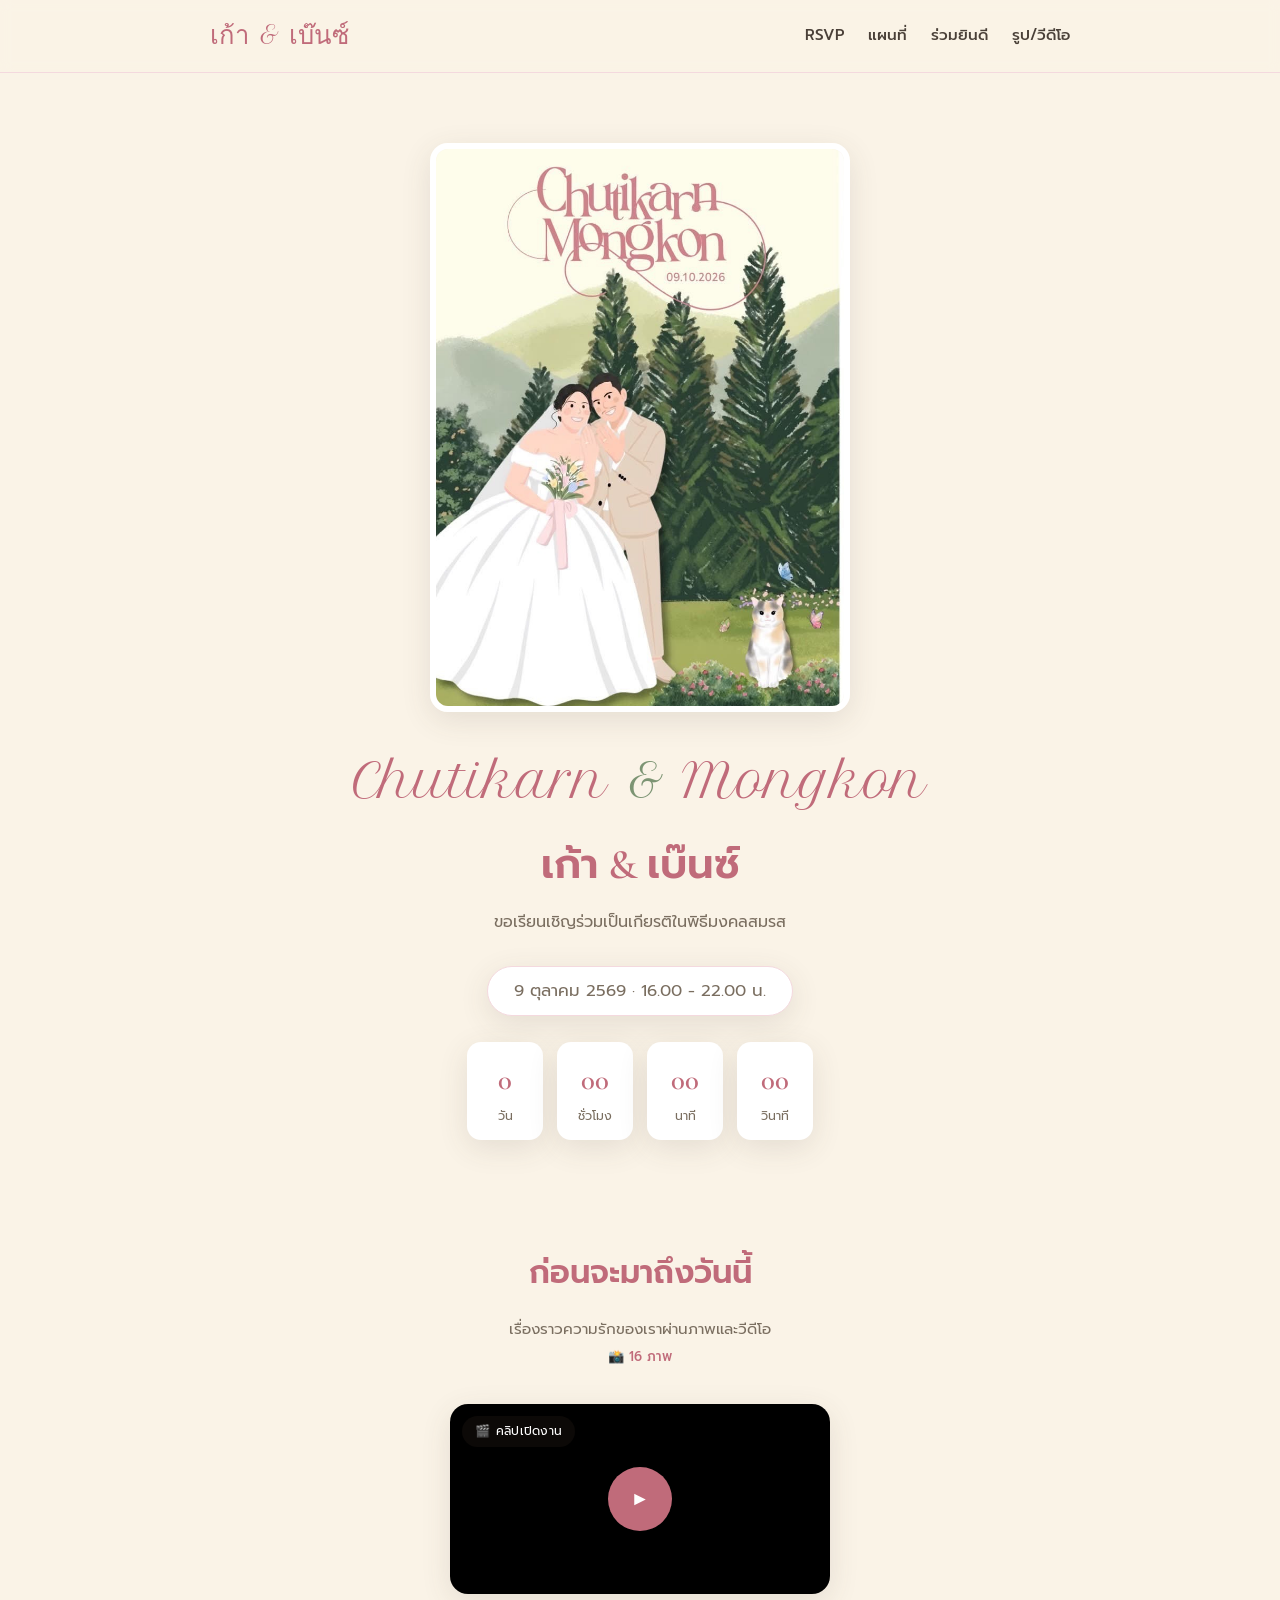
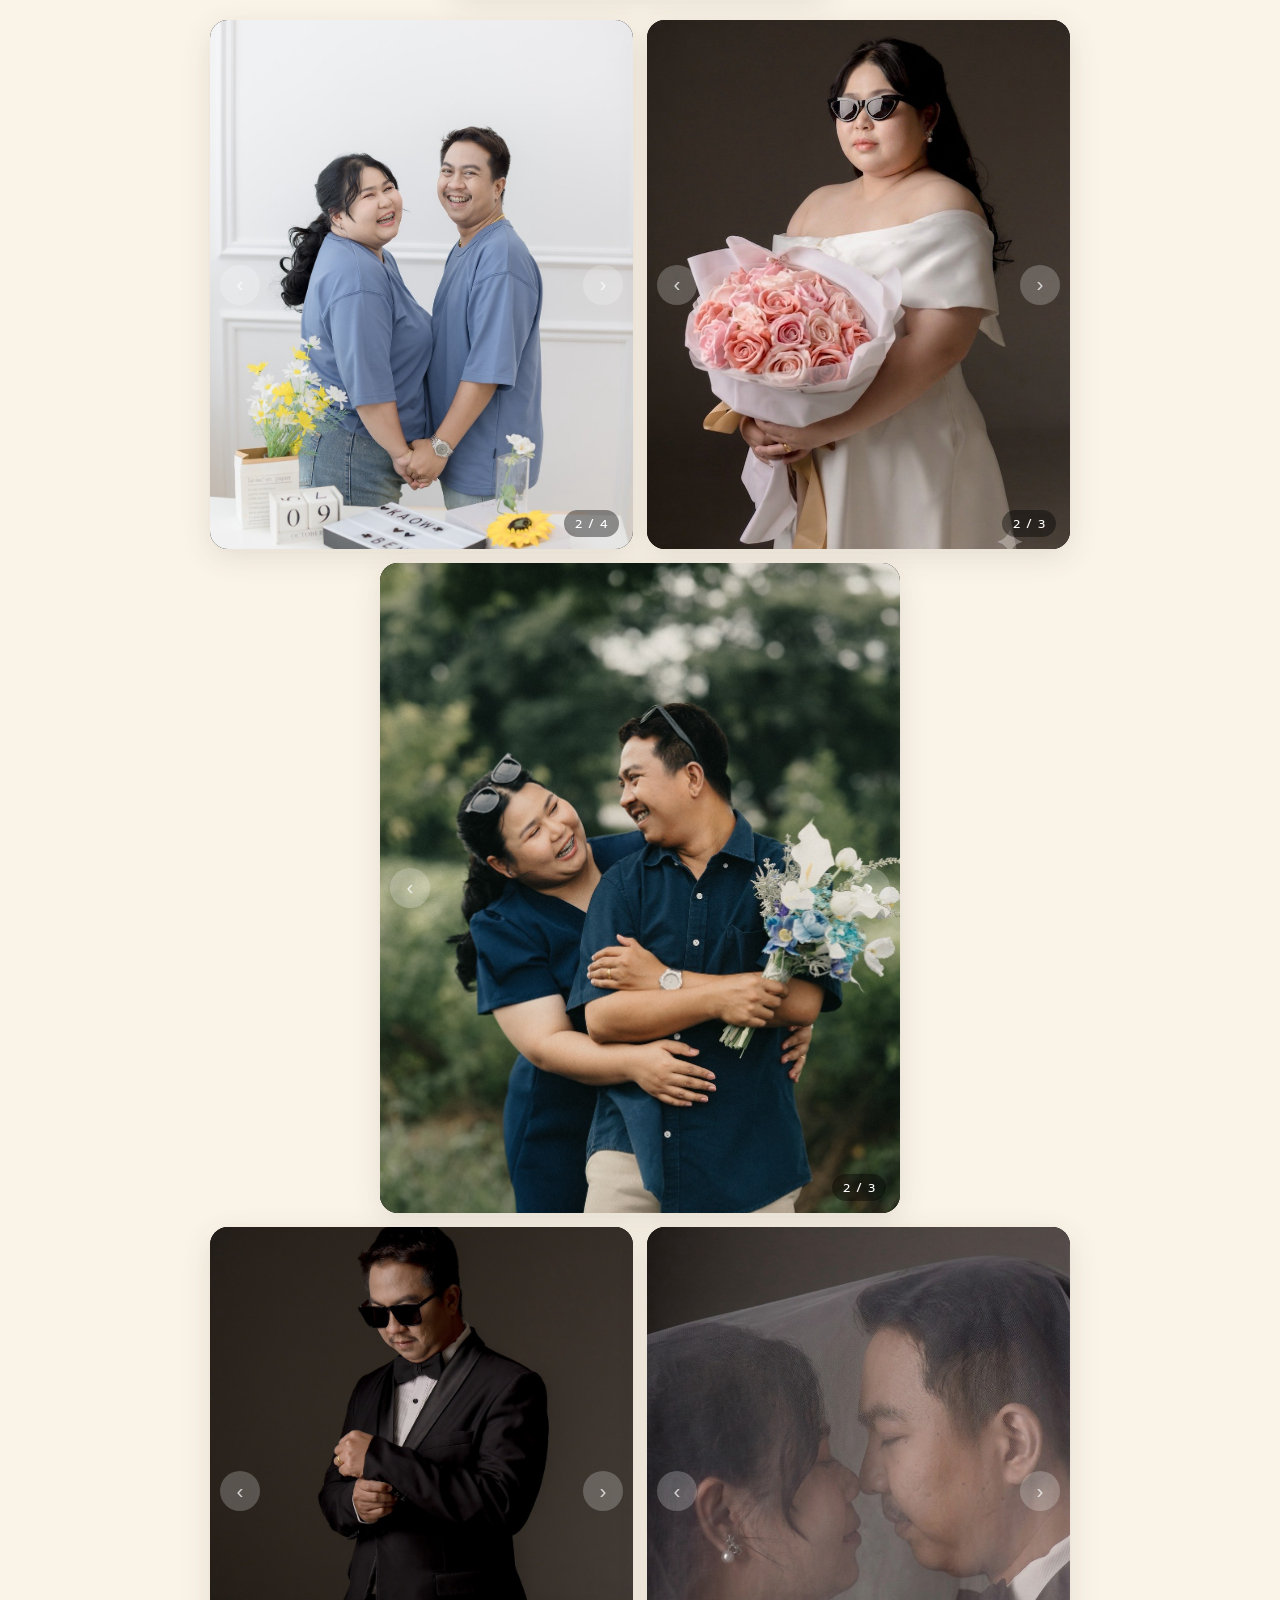
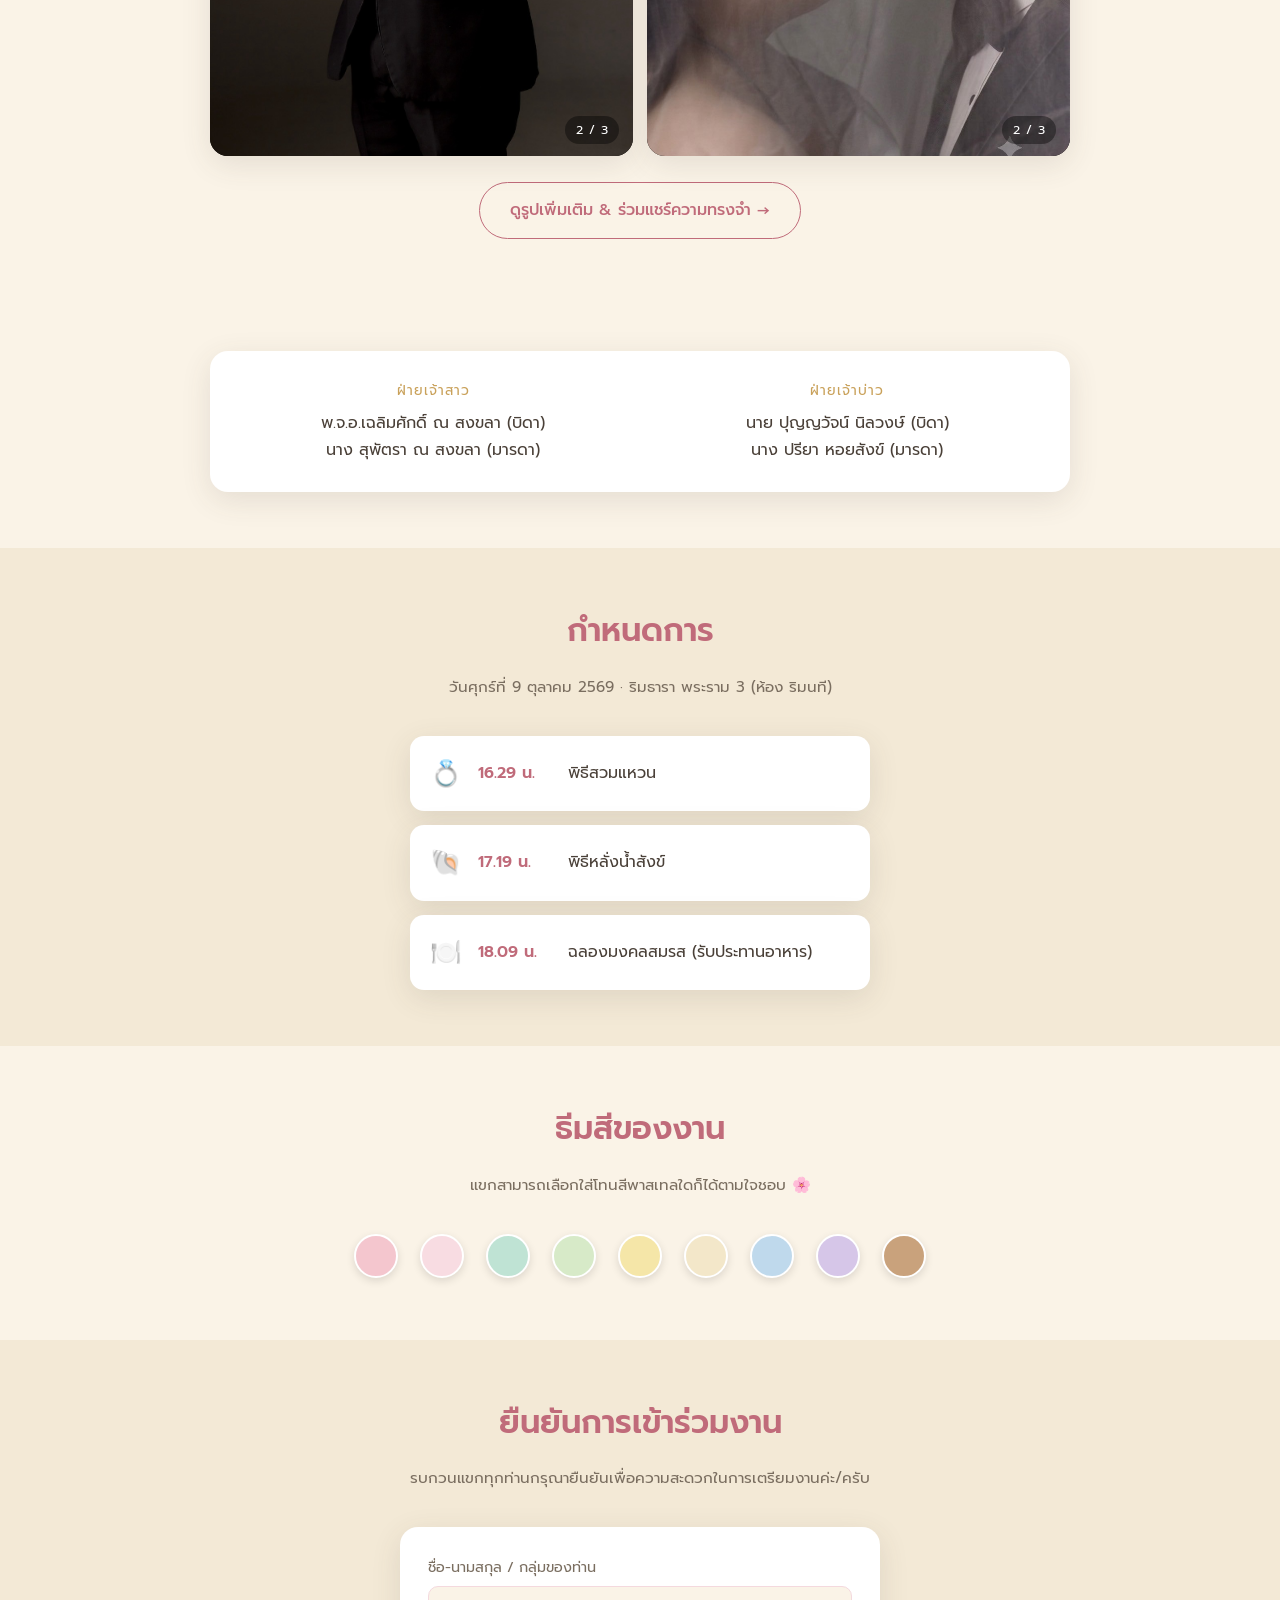
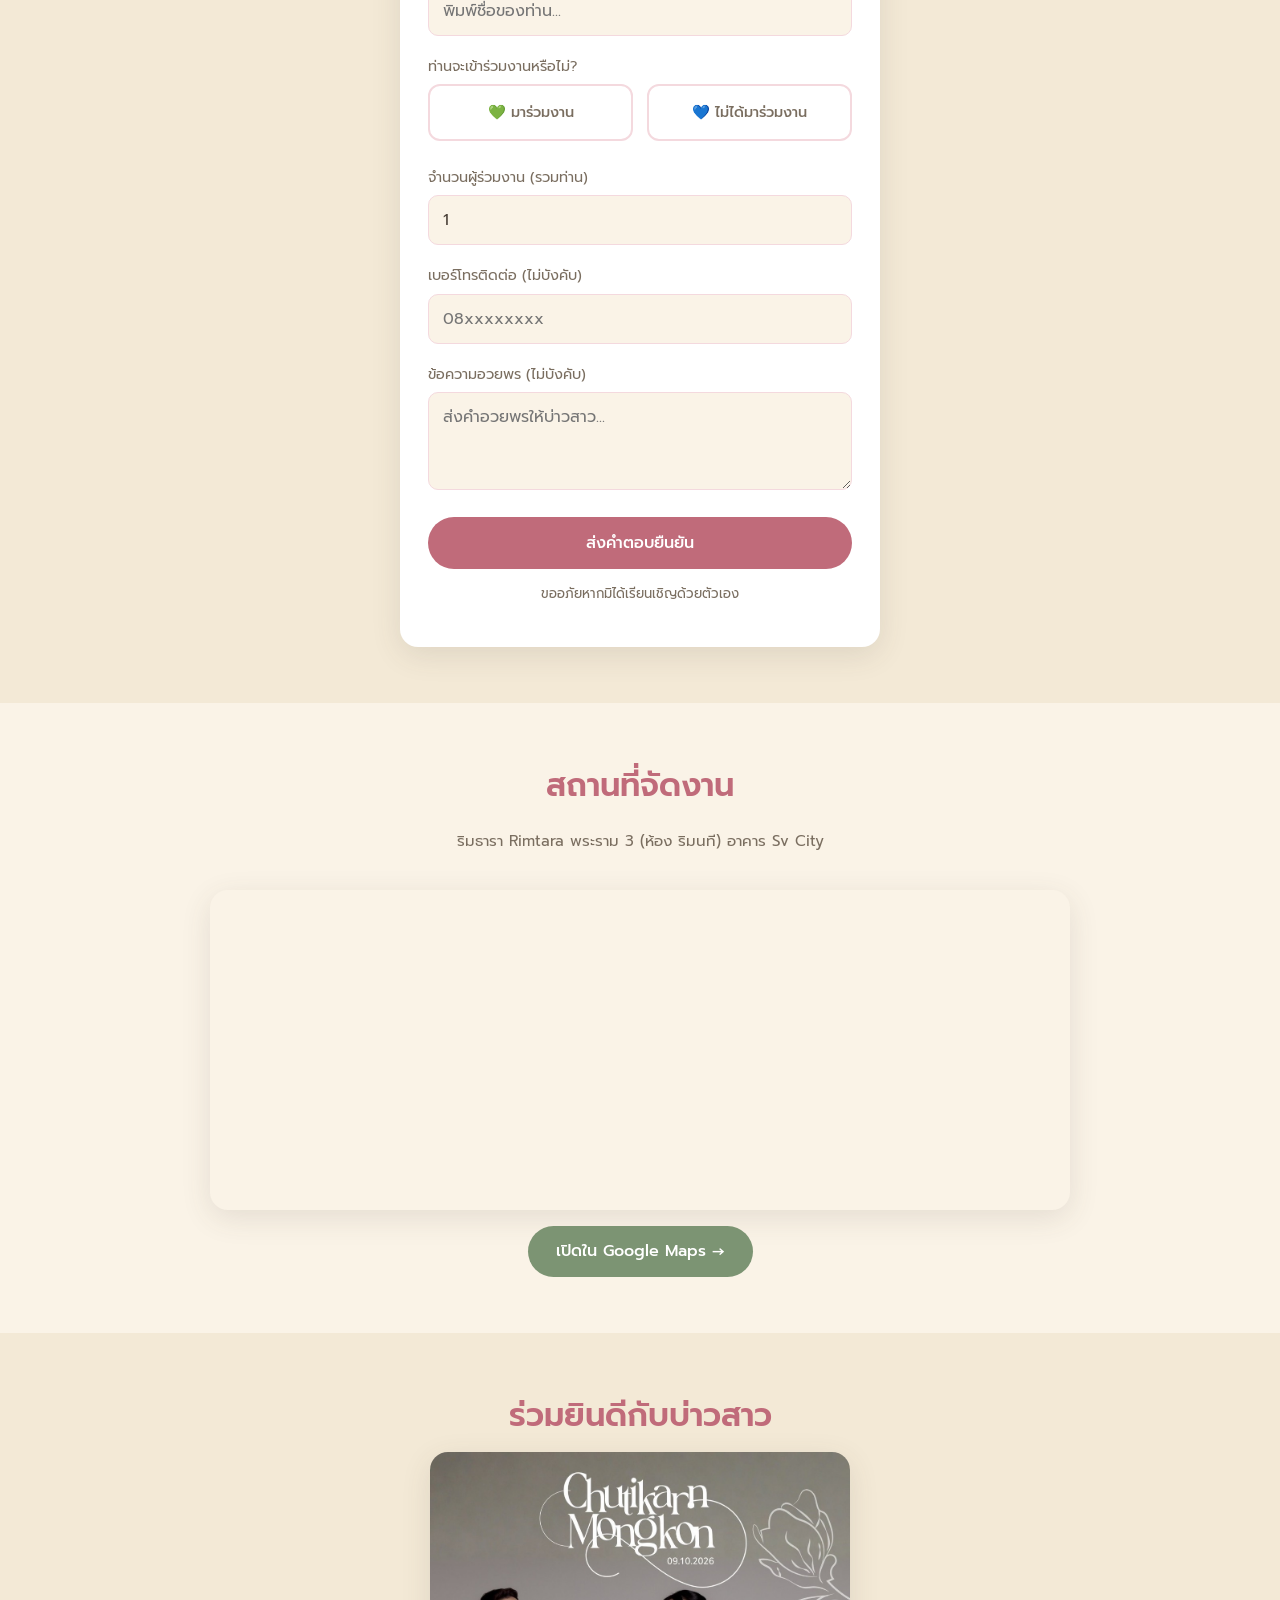
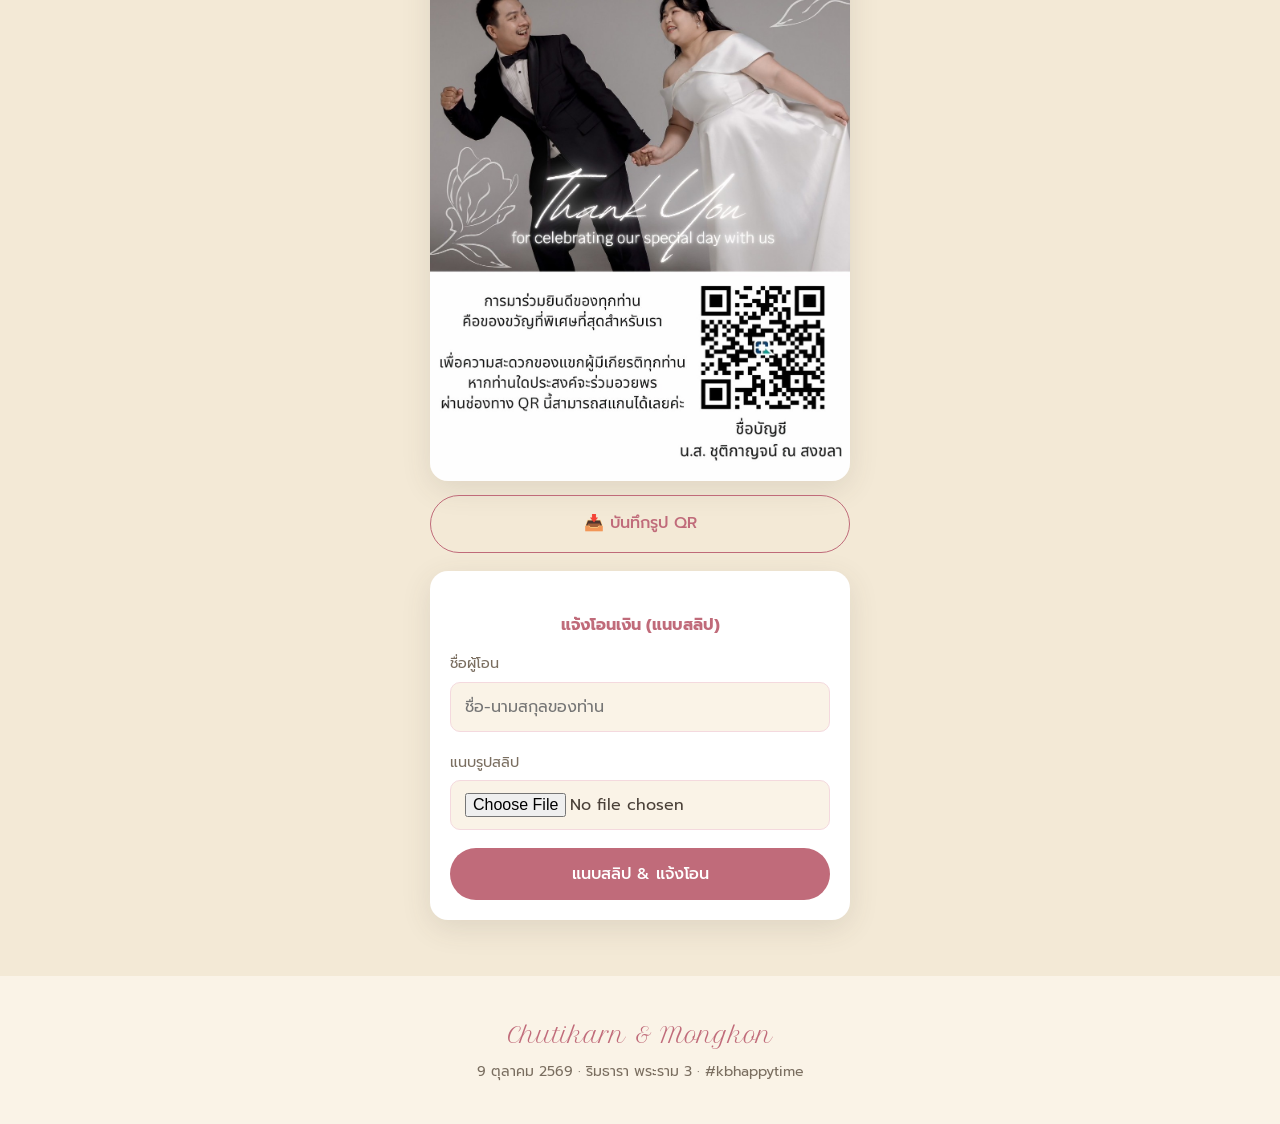
==== index.html @ ac8fd267 "Update index.html" ====
<!DOCTYPE html>
<html lang="th">
<head>
<meta charset="UTF-8">
<meta name="viewport" content="width=device-width, initial-scale=1.0, viewport-fit=cover">
<title>เก้า &amp; เบ๊นซ์ | งานแต่งงาน 9.10.2569</title>
<meta name="description" content="ขอเรียนเชิญร่วมเป็นเกียรติในพิธีมงคลสมรส เก้า & เบ๊นซ์ 9 ตุลาคม 2569 ณ ริมธารา พระราม 3">
<link rel="stylesheet" href="css/style.css">
<script src="js/vendor/qrcode.js"></script>
</head>
<body>

<nav class="site-nav">
  <div class="container">
    <div class="brand">เก้า &amp; เบ๊นซ์</div>
    <div class="links">
      <a href="#rsvp">RSVP</a>
      <a href="#location">แผนที่</a>
      <a href="#gift">ร่วมยินดี</a>
      <a href="gallery.html">รูป/วีดีโอ</a>
    </div>
  </div>
</nav>

<!-- HERO -->
<header class="hero">
  <div class="container">
    <div class="hero-card">
      <img src="assets/invitation-front.jpg" alt="การ์ดแต่งงาน เก้า และ เบ๊นซ์">
    </div>
    <div class="names-en">Chutikarn <span style="color:var(--sage)">&amp;</span> Mongkon</div>
    <h1>เก้า &amp; เบ๊นซ์</h1>
    <p style="color:var(--text-soft); margin-top:8px;">ขอเรียนเชิญร่วมเป็นเกียรติในพิธีมงคลสมรส</p>
    <div class="date-badge" id="date-badge">9 ตุลาคม 2569 · 16.00 - 22.00 น.</div>

    <div class="countdown" id="countdown">
      <div class="box"><div class="num" id="cd-days">--</div><div class="lbl">วัน</div></div>
      <div class="box"><div class="num" id="cd-hours">--</div><div class="lbl">ชั่วโมง</div></div>
      <div class="box"><div class="num" id="cd-mins">--</div><div class="lbl">นาที</div></div>
      <div class="box"><div class="num" id="cd-secs">--</div><div class="lbl">วินาที</div></div>
    </div>
  </div>
</header>

<!-- PRE-WEDDING / OPENING VIDEO -->
<section class="section" id="prewedding-section" style="display:none;">
  <div class="container">
    <h2 class="section-title">ก่อนจะมาถึงวันนี้</h2>
    <p class="section-sub">เรื่องราวความรักของเราผ่านภาพและวีดีโอ<span id="pw-count" class="pw-count-tag"></span></p>
    <div class="pw-video" id="pw-video-wrap" style="display:none;">
      <div class="pw-video-label">🎬 คลิปเปิดงาน</div>
      <button class="pw-play-btn" id="pw-play-btn" aria-label="เล่นวีดีโอ">&#9658;</button>
      <video id="pw-video" playsinline></video>
    </div>

    <!-- rows of large auto-rotating slideshows: 2 / 1  -->
    <div class="pw-slideshow-rows" id="pw-slideshow-rows" style="display:none;"></div>

    <div id="pw-more-wrap" style="display:none; text-align:center; margin-top:26px;">
      <a class="btn outline" href="gallery.html">ดูรูปเพิ่มเติม &amp; ร่วมแชร์ความทรงจำ →</a>
    </div>
  </div>
</section>

<!-- PARENTS -->
<section class="section">
  <div class="container">
    <div class="card">
      <div class="parents-grid">
        <div>
          <div class="side-label">ฝ่ายเจ้าสาว</div>
          <p style="margin:0">พ.จ.อ.เฉลิมศักดิ์ ณ สงขลา (บิดา)<br>นาง สุพัตรา ณ สงขลา (มารดา)</p>
        </div>
        <div>
          <div class="side-label">ฝ่ายเจ้าบ่าว</div>
          <p style="margin:0">นาย ปุญญวัจน์ นิลวงษ์ (บิดา)<br>นาง ปรียา หอยสังข์ (มารดา)</p>
        </div>
      </div>
    </div>
  </div>
</section>

<!-- SCHEDULE -->
<section class="section" style="background:var(--cream-deep)">
  <div class="container">
    <h2 class="section-title">กำหนดการ</h2>
    <p class="section-sub">วันศุกร์ที่ 9 ตุลาคม 2569 · ริมธารา พระราม 3 (ห้อง ริมนที)</p>
    <div class="schedule-list" id="schedule-list"></div>
  </div>
</section>

<!-- THEME / DRESS CODE -->
<section class="section">
  <div class="container">
    <h2 class="section-title">ธีมสีของงาน</h2>
    <p class="section-sub">แขกสามารถเลือกใส่โทนสีพาสเทลใดก็ได้ตามใจชอบ 🌸</p>
    <div class="theme-colors" id="theme-colors"></div>
  </div>
</section>

<!-- RSVP -->
<section class="section" id="rsvp" style="background:var(--cream-deep)">
  <div class="container">
    <h2 class="section-title">ยืนยันการเข้าร่วมงาน</h2>
    <p class="section-sub">รบกวนแขกทุกท่านกรุณายืนยันเพื่อความสะดวกในการเตรียมงานค่ะ/ครับ</p>

    <div class="card" style="max-width:480px; margin:0 auto;">
      <form id="rsvp-form">
        <div class="form-group autocomplete-wrap">
          <label for="rsvp-name">ชื่อ-นามสกุล / กลุ่มของท่าน</label>
          <input type="text" id="rsvp-name" class="form-control" placeholder="พิมพ์ชื่อของท่าน..." autocomplete="off" required>
          <div class="autocomplete-list" id="rsvp-suggestions" style="display:none;"></div>
          <input type="hidden" id="rsvp-guest-id">
          <div class="rsvp-position-tag" id="rsvp-position-tag" style="display:none;"></div>
          <div class="rsvp-description-tag" id="rsvp-description-tag" style="display:none;"></div>
        </div>

        <div class="form-group">
          <label>ท่านจะเข้าร่วมงานหรือไม่?</label>
          <div class="radio-row">
            <label class="radio-pill yes" id="pill-yes">
              <input type="radio" name="attending" value="yes"> 💚 มาร่วมงาน
            </label>
            <label class="radio-pill no" id="pill-no">
              <input type="radio" name="attending" value="no"> 💙 ไม่ได้มาร่วมงาน
            </label>
          </div>
        </div>

        <div class="form-group" id="num-attending-group">
          <label for="rsvp-num">จำนวนผู้ร่วมงาน (รวมท่าน)</label>
          <input type="number" id="rsvp-num" class="form-control" min="1" value="1">
        </div>

        <div class="form-group">
          <label for="rsvp-phone">เบอร์โทรติดต่อ (ไม่บังคับ)</label>
          <input type="tel" id="rsvp-phone" class="form-control" placeholder="08xxxxxxxx">
        </div>

        <div class="form-group">
          <label for="rsvp-message">ข้อความอวยพร (ไม่บังคับ)</label>
          <textarea id="rsvp-message" class="form-control" rows="3" placeholder="ส่งคำอวยพรให้บ่าวสาว..."></textarea>
        </div>

        <button type="submit" class="btn btn-block" id="rsvp-submit-btn">ส่งคำตอบยืนยัน</button>
        <div id="rsvp-alert"></div>
      </form>
      <p style="text-align:center; font-size:0.82rem; color:var(--text-soft); margin-top:14px;">
        ขออภัยหากมิได้เรียนเชิญด้วยตัวเอง
      </p>
    </div>
  </div>
</section>

<!-- LOCATION -->
<section class="section" id="location">
  <div class="container">
    <h2 class="section-title">สถานที่จัดงาน</h2>
    <p class="section-sub">ริมธารา Rimtara พระราม 3 (ห้อง ริมนที) อาคาร Sv City</p>
    <div class="masonry-grid" id="venue-grid" style="display:none; margin-bottom:20px;"></div>
    <div class="map-frame">
      <iframe
        src="https://maps.google.com/maps?q=13.6719926,100.5442374&hl=th&z=16&ie=UTF8&iwloc=&output=embed"
        loading="lazy" allowfullscreen></iframe>
    </div>
    <div style="text-align:center;">
      <a class="map-btn" href="https://maps.app.goo.gl/Sv85fhQEZdon6jDn6" target="_blank" rel="noopener">เปิดใน Google Maps →</a>
    </div>
  </div>
</section>

<!-- GIFT / PROMPTPAY -->
<section class="section" id="gift" style="background:var(--cream-deep)">
  <div class="container">
    <h2 class="section-title">ร่วมยินดีกับบ่าวสาว</h2>
    <div class="gift-card">
      <img src="assets/gift-card.jpg" alt="ขอบคุณที่มาร่วมงาน และ QR สำหรับร่วมอวยพร" class="gift-card-img">
      <a href="assets/gift-card.jpg" download="QR-รวมยินดี-เก้าเบ๊นซ์.jpg" class="btn outline btn-block save-qr-btn">📥 บันทึกรูป QR</a>
    </div>
    <div class="slip-form" id="slip-form-main">
      <h4>แจ้งโอนเงิน (แนบสลิป)</h4>
      <div class="form-group">
        <label for="slip-name-main">ชื่อผู้โอน</label>
        <input type="text" id="slip-name-main" class="form-control" placeholder="ชื่อ-นามสกุลของท่าน">
      </div>
      <div class="form-group">
        <label for="slip-file-main">แนบรูปสลิป</label>
        <input type="file" id="slip-file-main" class="form-control" accept="image/*">
      </div>
      <button class="btn btn-block" id="slip-submit-main">แนบสลิป &amp; แจ้งโอน</button>
      <div id="slip-alert-main"></div>
    </div>
  </div>
</section>

<footer class="site-footer">
  <span class="script-accent">Chutikarn &amp; Mongkon</span>
  9 ตุลาคม 2569 · ริมธารา พระราม 3 · #kbhappytime
</footer>

<div class="lightbox" id="home-lightbox" style="display:none;">
  <span class="lightbox-close" id="home-lightbox-close">&times;</span>
  <button class="lightbox-nav lightbox-prev" id="home-lightbox-prev" aria-label="ก่อนหน้า">&#8249;</button>
  <button class="lightbox-nav lightbox-next" id="home-lightbox-next" aria-label="ถัดไป">&#8250;</button>
  <div class="lightbox-inner" id="home-lightbox-inner"></div>
</div>

<!-- ป๊อปอัพ QR ร่วมยินดี — เด้งขึ้นเฉพาะตอนแขกตอบ RSVP ว่า "ไม่มาร่วมงาน" -->
<div class="gift-popup-overlay" id="gift-popup-overlay" style="display:none;">
  <div class="gift-popup">
    <span class="gift-popup-close" id="gift-popup-close">&times;</span>
    <h3>เสียดายที่พลาดงานนี้ไปนะคะ 🥲</h3>
    <p>ร่วมยินดีกับบ่าวสาวผ่าน QR นี้ได้เลยค่ะ ขอบคุณมากๆ นะคะ 💝</p>
    <img src="assets/gift-card.jpg" alt="QR สำหรับร่วมอวยพร" class="gift-popup-img">
    <a href="assets/gift-card.jpg" download="QR-รวมยินดี-เก้าเบ๊นซ์.jpg" class="btn outline btn-block save-qr-btn">📥 บันทึกรูป QR</a>
    <div class="slip-form" id="slip-form-popup">
      <h4>แจ้งโอนเงิน (แนบสลิป)</h4>
      <div class="form-group">
        <label for="slip-name-popup">ชื่อผู้โอน</label>
        <input type="text" id="slip-name-popup" class="form-control" placeholder="ชื่อ-นามสกุลของท่าน">
      </div>
      <div class="form-group">
        <label for="slip-file-popup">แนบรูปสลิป</label>
        <input type="file" id="slip-file-popup" class="form-control" accept="image/*">
      </div>
      <button class="btn btn-block" id="slip-submit-popup">แนบสลิป &amp; แจ้งโอน</button>
      <div id="slip-alert-popup"></div>
    </div>
    <button class="btn outline btn-block" id="gift-popup-ok-btn" style="margin-top:10px;">ปิดหน้าต่างนี้</button>
  </div>
</div>

<script src="js/config.js"></script>
<script src="js/promptpay.js"></script>
<script src="js/api.js"></script>
<script>
(function () {
  var cfg = window.WEDDING_CONFIG;

  // ---------- Schedule ----------
  var scheduleEl = document.getElementById('schedule-list');
  cfg.schedule.forEach(function (s) {
    var div = document.createElement('div');
    div.className = 'schedule-item';
    div.innerHTML = '<span class="icon">' + s.icon + '</span><span class="time">' + s.time + '</span><span>' + s.label + '</span>';
    scheduleEl.appendChild(div);
  });

  // ---------- Theme colors ----------
  var themeEl = document.getElementById('theme-colors');
  cfg.themeColors.forEach(function (c) {
    var div = document.createElement('div');
    div.className = 'theme-swatch';
    div.innerHTML = '<div class="dot" style="background:' + c.hex + '"></div>' + c.name;
    themeEl.appendChild(div);
  });

  // ---------- Pre-wedding photos / opening video / venue photos ----------
  var homeLightbox = document.getElementById('home-lightbox');
  var homeLightboxInner = document.getElementById('home-lightbox-inner');
  var hlItems = [];
  var hlIndex = -1;

  function escHtmlHome(s) {
    return String(s).replace(/[&<>"]/g, function (c) {
      return { '&': '&amp;', '<': '&lt;', '>': '&gt;', '"': '&quot;' }[c];
    });
  }

  function openHomeLightbox(photos, idx) {
    hlItems = photos;
    hlIndex = idx;
    renderHomeLightbox();
    homeLightbox.style.display = 'flex';
  }
  function renderHomeLightbox() {
    var p = hlItems[hlIndex];
    if (!p) return;
    var meta = p.caption ? '<div class="lightbox-meta">' + escHtmlHome(p.caption) + '</div>' : '';
    var counter = hlItems.length > 1
      ? '<div class="lightbox-counter">' + (hlIndex + 1) + ' / ' + hlItems.length + '</div>'
      : '';
    homeLightboxInner.innerHTML = '<img src="' + p.src + '" style="border-radius:14px; max-height:78vh; max-width:100%; display:block; margin:0 auto;">' + meta + counter;
    homeLightboxInner.classList.remove('lightbox-inner');
    void homeLightboxInner.offsetWidth;
    homeLightboxInner.classList.add('lightbox-inner');
  }
  function closeHomeLightbox() {
    homeLightbox.style.display = 'none';
    homeLightboxInner.innerHTML = '';
    hlItems = []; hlIndex = -1;
  }
  function showHomePrev() {
    if (!hlItems.length) return;
    hlIndex = (hlIndex - 1 + hlItems.length) % hlItems.length;
    renderHomeLightbox();
  }
  function showHomeNext() {
    if (!hlItems.length) return;
    hlIndex = (hlIndex + 1) % hlItems.length;
    renderHomeLightbox();
  }
  document.getElementById('home-lightbox-close').addEventListener('click', closeHomeLightbox);
  document.getElementById('home-lightbox-prev').addEventListener('click', function (e) { e.stopPropagation(); showHomePrev(); });
  document.getElementById('home-lightbox-next').addEventListener('click', function (e) { e.stopPropagation(); showHomeNext(); });
  homeLightbox.addEventListener('click', function (e) {
    if (e.target.id === 'home-lightbox') closeHomeLightbox();
  });
  document.addEventListener('keydown', function (e) {
    if (homeLightbox.style.display !== 'flex') return;
    if (e.key === 'Escape') closeHomeLightbox();
    else if (e.key === 'ArrowLeft') showHomePrev();
    else if (e.key === 'ArrowRight') showHomeNext();
  });

  // scroll-triggered reveal (falls back to "always visible" if unsupported)
  var pwObserver = ('IntersectionObserver' in window) ? new IntersectionObserver(function (entries) {
    entries.forEach(function (entry) {
      if (entry.isIntersecting) {
        entry.target.classList.add('pw-in-view');
        pwObserver.unobserve(entry.target);
      }
    });
  }, { threshold: 0.12, rootMargin: '0px 0px -40px 0px' }) : null;

  function renderPhotoGrid(grid, photos) {
    grid.innerHTML = '';
    photos.forEach(function (p, idx) {
      var div = document.createElement('div');
      div.className = 'masonry-item pw-scroll-item';
      var cap = p.caption ? '<div class="item-overlay"><div class="item-caption">' + escHtmlHome(p.caption) + '</div></div>' : '';
      div.innerHTML = '<img src="' + p.src + '" loading="lazy" alt="' + escHtmlHome(p.caption || '') + '">' + cap;
      div.addEventListener('click', function () { openHomeLightbox(photos, idx); });
      grid.appendChild(div);
      if (pwObserver) { pwObserver.observe(div); } else { div.classList.add('pw-in-view'); }
    });
  }

  // ---------- one large auto-rotating slideshow widget (reused for every box) ----------
  function createSlideshowWidget(photos, box) {
    if (!photos.length) return;
    box.innerHTML =
      '<div class="pw-hero-stage"></div>' +
      '<button class="pw-hero-nav pw-hero-prev" aria-label="ก่อนหน้า">&#8249;</button>' +
      '<button class="pw-hero-nav pw-hero-next" aria-label="ถัดไป">&#8250;</button>' +
      '<div class="pw-hero-counter"></div>';
    var stage = box.querySelector('.pw-hero-stage');
    var counterEl = box.querySelector('.pw-hero-counter');
    var idx = 0;

    photos.forEach(function (p, i) {
      var img = document.createElement('img');
      img.src = p.src;
      img.loading = 'lazy';
      img.alt = p.caption || '';
      if (i === 0) img.classList.add('active');
      stage.appendChild(img);
    });
    stage.addEventListener('click', function () { openHomeLightbox(photos, idx); });

    function render() {
      Array.prototype.forEach.call(stage.querySelectorAll('img'), function (im, k) { im.classList.toggle('active', k === idx); });
      counterEl.textContent = (idx + 1) + ' / ' + photos.length;
    }
    function goPrev() { idx = (idx - 1 + photos.length) % photos.length; render(); }
    function goNext() { idx = (idx + 1) % photos.length; render(); }
    box.querySelector('.pw-hero-prev').addEventListener('click', function (e) { e.stopPropagation(); goPrev(); });
    box.querySelector('.pw-hero-next').addEventListener('click', function (e) { e.stopPropagation(); goNext(); });

    var timer = null;
    function startAuto() { timer = setInterval(goNext, 4000); }
    function stopAuto() { clearInterval(timer); }
    if (photos.length > 1) {
      startAuto();
      box.addEventListener('mouseenter', stopAuto);
      box.addEventListener('mouseleave', startAuto);
    }
    render();
  }

  // split arr into n groups as evenly as possible
  function splitEven(arr, n) {
    var groups = [];
    var base = Math.floor(arr.length / n);
    var rem = arr.length % n;
    var start = 0;
    for (var i = 0; i < n; i++) {
      var size = base + (i < rem ? 1 : 0);
      groups.push(arr.slice(start, start + size));
      start += size;
    }
    return groups;
  }

  // ---------- rows of slideshows: 2 boxes / 1 box / 2 boxes ----------
  function buildSlideshowRows(photos) {
    var wrap = document.getElementById('pw-slideshow-rows');
    wrap.innerHTML = '';
    if (!photos.length) return;

    if (photos.length < 5) {
      // ไม่พอสำหรับแบ่ง 5 ชุด ใช้สไลด์โชว์เดี่ยวแทนเพื่อไม่ให้บางช่องว่างเปล่า
      var single = document.createElement('div');
      single.className = 'pw-hero-slideshow pw-ss-single';
      wrap.appendChild(single);
      createSlideshowWidget(photos, single);
      wrap.style.display = 'block';
      return;
    }

    var groups = splitEven(photos, 5);
    var rowsLayout = [2, 1, 2]; // จำนวนสไลด์โชว์ต่อแถว ตามที่ขอ
    var gi = 0;
    rowsLayout.forEach(function (colCount) {
      var row = document.createElement('div');
      row.className = 'pw-ss-row pw-ss-row-' + colCount;
      for (var c = 0; c < colCount; c++) {
        var box = document.createElement('div');
        box.className = 'pw-hero-slideshow';
        row.appendChild(box);
        createSlideshowWidget(groups[gi], box);
        gi++;
      }
      wrap.appendChild(row);
    });
    wrap.style.display = 'block';
  }

  // ---------- video: custom play button overlay ----------
  var pwPlayBtn = document.getElementById('pw-play-btn');
  if (pwPlayBtn) {
    pwPlayBtn.addEventListener('click', function () {
      var vid = document.getElementById('pw-video');
      vid.setAttribute('controls', '');
      vid.play();
      pwPlayBtn.style.display = 'none';
    });
  }

  if (cfg.gallery) {
    var pwPhotos = cfg.gallery.prewedding || [];
    var venuePhotos = cfg.gallery.venue || [];
    var videoSrc = cfg.gallery.video || '';

    if (videoSrc || pwPhotos.length > 0) {
      document.getElementById('prewedding-section').style.display = 'block';
    }
    if (videoSrc) {
      document.getElementById('pw-video').src = videoSrc;
      document.getElementById('pw-video-wrap').style.display = 'block';
    }
    if (pwPhotos.length > 0) {
      document.getElementById('pw-count').textContent = '📸 ' + pwPhotos.length + ' ภาพ';
      document.getElementById('pw-more-wrap').style.display = 'block';
      buildSlideshowRows(pwPhotos);
    }

    if (venuePhotos.length > 0) {
      var venueGrid = document.getElementById('venue-grid');
      venueGrid.style.display = 'block';
      renderPhotoGrid(venueGrid, venuePhotos);
    }
  }

  // ---------- Countdown ----------
  var target = new Date(cfg.weddingDateISO).getTime();
  function tick() {
    var now = Date.now();
    var diff = target - now;
    if (diff < 0) diff = 0;
    var d = Math.floor(diff / (1000 * 60 * 60 * 24));
    var h = Math.floor((diff / (1000 * 60 * 60)) % 24);
    var m = Math.floor((diff / (1000 * 60)) % 60);
    var s = Math.floor((diff / 1000) % 60);
    document.getElementById('cd-days').textContent = d;
    document.getElementById('cd-hours').textContent = ('0' + h).slice(-2);
    document.getElementById('cd-mins').textContent = ('0' + m).slice(-2);
    document.getElementById('cd-secs').textContent = ('0' + s).slice(-2);
  }
  tick();
  setInterval(tick, 1000);

  // ---------- RSVP form ----------
  var pillYes = document.getElementById('pill-yes');
  var pillNo = document.getElementById('pill-no');
  var numGroup = document.getElementById('num-attending-group');
  var guestIdInput = document.getElementById('rsvp-guest-id');
  var nameInput = document.getElementById('rsvp-name');
  var suggestBox = document.getElementById('rsvp-suggestions');
  var positionTag = document.getElementById('rsvp-position-tag');
  var descriptionTag = document.getElementById('rsvp-description-tag');

  // ---------- ป๊อปอัพ QR ร่วมยินดี (เด้งเฉพาะตอนตอบ "ไม่มาร่วมงาน") ----------
  var giftPopupOverlay = document.getElementById('gift-popup-overlay');
  function openGiftPopup() { giftPopupOverlay.style.display = 'flex'; }
  function closeGiftPopup() { giftPopupOverlay.style.display = 'none'; }
  document.getElementById('gift-popup-close').addEventListener('click', closeGiftPopup);
  document.getElementById('gift-popup-ok-btn').addEventListener('click', closeGiftPopup);
  giftPopupOverlay.addEventListener('click', function (e) {
    if (e.target === giftPopupOverlay) closeGiftPopup();
  });

  // ---------- แจ้งโอนเงิน: แนบรูปสลิป + ชื่อผู้โอน (ใช้ร่วมกันทั้งส่วน "ร่วมยินดี" หลัก และในป๊อปอัพ) ----------
  function wireSlipForm(suffix) {
    var nameEl = document.getElementById('slip-name-' + suffix);
    var fileEl = document.getElementById('slip-file-' + suffix);
    var btnEl = document.getElementById('slip-submit-' + suffix);
    var alertEl = document.getElementById('slip-alert-' + suffix);
    if (!nameEl || !fileEl || !btnEl || !alertEl) return;

    btnEl.addEventListener('click', function () {
      alertEl.innerHTML = '';
      var file = fileEl.files && fileEl.files[0];
      if (!file) {
        alertEl.innerHTML = '<div class="alert error">กรุณาแนบรูปสลิปก่อนนะคะ</div>';
        return;
      }
      if (!window.WeddingAPI.isConfigured()) {
        alertEl.innerHTML = '<div class="alert error">ระบบยังไม่ได้เชื่อมต่อ API (สำหรับผู้ดูแล: ใส่ API_URL ใน js/config.js)</div>';
        return;
      }
      btnEl.disabled = true;
      btnEl.textContent = 'กำลังส่ง...';
      var reader = new FileReader();
      reader.onload = function () {
        var base64 = reader.result.split(',')[1];
        window.WeddingAPI.post('submitGiftSlip', {
          name: nameEl.value.trim(),
          filename: file.name,
          mimeType: file.type,
          base64Data: base64
        }).then(function (res) {
          btnEl.disabled = false;
          btnEl.textContent = 'แนบสลิป & แจ้งโอน';
          if (res && res.success) {
            alertEl.innerHTML = '<div class="alert success">ได้รับสลิปแล้วค่ะ ขอบคุณมากๆ นะคะ 🙏💝</div>';
            nameEl.value = '';
            fileEl.value = '';
          } else {
            alertEl.innerHTML = '<div class="alert error">ส่งไม่สำเร็จ: ' + ((res && res.error) || 'unknown') + '</div>';
          }
        }).catch(function () {
          btnEl.disabled = false;
          btnEl.textContent = 'แนบสลิป & แจ้งโอน';
          alertEl.innerHTML = '<div class="alert error">เชื่อมต่อไม่สำเร็จ กรุณาลองใหม่อีกครั้งค่ะ</div>';
        });
      };
      reader.readAsDataURL(file);
    });
  }
  wireSlipForm('main');
  wireSlipForm('popup');

  pillYes.addEventListener('click', function () {
    pillYes.classList.add('selected', 'yes');
    pillNo.classList.remove('selected', 'no');
    pillYes.querySelector('input').checked = true;
    numGroup.style.display = 'block';
  });
  pillNo.addEventListener('click', function () {
    pillNo.classList.add('selected', 'no');
    pillYes.classList.remove('selected', 'yes');
    pillNo.querySelector('input').checked = true;
    numGroup.style.display = 'none';
  });

  var searchTimer;
  nameInput.addEventListener('input', function () {
    guestIdInput.value = '';
    positionTag.style.display = 'none';
    positionTag.textContent = '';
    descriptionTag.style.display = 'none';
    descriptionTag.textContent = '';
    var q = nameInput.value.trim();
    clearTimeout(searchTimer);
    if (q.length < 2 || !window.WeddingAPI.isConfigured()) {
      suggestBox.style.display = 'none';
      return;
    }
    searchTimer = setTimeout(function () {
      window.WeddingAPI.get('searchGuests', { q: q }).then(function (res) {
        var results = (res && res.results) || [];
        if (results.length === 0) { suggestBox.style.display = 'none'; return; }
        suggestBox.innerHTML = '';
        results.forEach(function (g) {
          var d = document.createElement('div');
          d.textContent = (g.firstName + ' ' + (g.lastName || '')).trim() + (g.description ? ' · ' + g.description : '');
          d.addEventListener('click', function () {
            nameInput.value = (g.firstName + ' ' + (g.lastName || '')).trim();
            guestIdInput.value = g.id;
            suggestBox.style.display = 'none';
            if (g.position) {
              positionTag.textContent = '📍 ที่นั่งของท่าน: ' + g.position;
              positionTag.style.display = 'block';
            } else {
              positionTag.style.display = 'none';
              positionTag.textContent = '';
            }
            if (g.description) {
              descriptionTag.textContent = '📝 Description: ' + g.description;
              descriptionTag.style.display = 'block';
            } else {
              descriptionTag.style.display = 'none';
              descriptionTag.textContent = '';
            }
          });
          suggestBox.appendChild(d);
        });
        suggestBox.style.display = 'block';
      }).catch(function () { suggestBox.style.display = 'none'; });
    }, 250);
  });
  document.addEventListener('click', function (e) {
    if (!suggestBox.contains(e.target) && e.target !== nameInput) suggestBox.style.display = 'none';
  });

  document.getElementById('rsvp-form').addEventListener('submit', function (e) {
    e.preventDefault();
    var alertEl = document.getElementById('rsvp-alert');
    var attendingEl = document.querySelector('input[name="attending"]:checked');
    if (!attendingEl) {
      alertEl.innerHTML = '<div class="alert error">กรุณาเลือกว่าจะมาร่วมงานหรือไม่ค่ะ</div>';
      return;
    }
    if (!window.WeddingAPI.isConfigured()) {
      alertEl.innerHTML = '<div class="alert error">ระบบยังไม่ได้เชื่อมต่อ API (สำหรับผู้ดูแล: ใส่ API_URL ใน js/config.js)</div>';
      return;
    }
    var nameParts = nameInput.value.trim().split(/\s+/);
    var btn = document.getElementById('rsvp-submit-btn');
    btn.disabled = true;
    btn.textContent = 'กำลังส่ง...';

    window.WeddingAPI.post('submitRSVP', {
      guestId: guestIdInput.value,
      firstName: nameParts[0] || '',
      lastName: nameParts.slice(1).join(' ') || '',
      attending: attendingEl.value,
      numAttending: document.getElementById('rsvp-num').value,
      phone: document.getElementById('rsvp-phone').value,
      message: document.getElementById('rsvp-message').value
    }).then(function (res) {
      btn.disabled = false;
      btn.textContent = 'ส่งคำตอบยืนยัน';
      if (res && res.success) {
        alertEl.innerHTML = '<div class="alert success">ขอบคุณค่ะ! บันทึกคำตอบของท่านเรียบร้อยแล้ว 🌸</div>';
        var wasNotAttending = attendingEl.value === 'no';
        document.getElementById('rsvp-form').reset();
        pillYes.classList.remove('selected', 'yes');
        pillNo.classList.remove('selected', 'no');
        positionTag.style.display = 'none';
        positionTag.textContent = '';
        descriptionTag.style.display = 'none';
        descriptionTag.textContent = '';
        if (wasNotAttending) { openGiftPopup(); }
      } else {
        alertEl.innerHTML = '<div class="alert error">เกิดข้อผิดพลาด กรุณาลองใหม่อีกครั้งค่ะ</div>';
      }
    }).catch(function () {
      btn.disabled = false;
      btn.textContent = 'ส่งคำตอบยืนยัน';
      alertEl.innerHTML = '<div class="alert error">เชื่อมต่อไม่สำเร็จ กรุณาลองใหม่อีกครั้งค่ะ</div>';
    });
  });
})();
</script>
</body>
</html>
---- css/style.css ----
@import url('https://fonts.googleapis.com/css2?family=Cormorant+Garamond:ital,wght@0,400;0,600;1,400&family=Petit+Formal+Script&family=Prompt:wght@300;400;500;600;700&display=swap');

:root {
  --cream: #FAF3E7;
  --cream-deep: #F3E9D6;
  --pink: #D98A95;
  --pink-deep: #C06B7A;
  --pink-light: #F4D9DE;
  --sage: #7C9473;
  --sage-light: #DCE8D5;
  --gold: #C9A15A;
  --text-dark: #4A4038;
  --text-soft: #7A6E60;
  --white: #FFFFFF;
  --shadow: 0 8px 30px rgba(74, 64, 56, 0.12);
  --radius: 18px;
}

* { box-sizing: border-box; }

body {
  margin: 0;
  font-family: 'Prompt', sans-serif;
  color: var(--text-dark);
  background: var(--cream);
  line-height: 1.7;
  padding-bottom: env(safe-area-inset-bottom);
}

h1, h2, h3, .script {
  font-family: 'Cormorant Garamond', 'Prompt', serif;
  font-weight: 600;
  margin: 0;
}

.script-accent {
  font-family: 'Petit Formal Script', cursive;
  color: var(--pink-deep);
}

a { color: var(--pink-deep); text-decoration: none; }

img, video, iframe { max-width: 100%; display: block; }

.container {
  max-width: 900px;
  margin: 0 auto;
  padding: 0 20px;
}

/* ---------- Nav ---------- */
.site-nav {
  position: sticky;
  top: 0;
  z-index: 50;
  background: rgba(250, 243, 231, 0.92);
  backdrop-filter: blur(6px);
  border-bottom: 1px solid var(--pink-light);
}
.site-nav .container {
  display: flex;
  align-items: center;
  justify-content: space-between;
  padding: 14px 20px;
}
.site-nav .brand {
  font-family: 'Petit Formal Script', cursive;
  font-size: 1.6rem;
  color: var(--pink-deep);
}
.site-nav .links a {
  margin-left: 18px;
  font-size: 0.95rem;
  color: var(--text-dark);
  font-weight: 500;
}
.site-nav .links a.active,
.site-nav .links a:hover { color: var(--pink-deep); }

/* ---------- Hero ---------- */
.hero {
  position: relative;
  text-align: center;
  padding: 70px 20px 50px;
  overflow: hidden;
}
.hero-card {
  max-width: 420px;
  margin: 0 auto 28px;
  border-radius: var(--radius);
  overflow: hidden;
  box-shadow: var(--shadow);
  border: 6px solid var(--white);
}
.hero h1 {
  font-size: 2.6rem;
  color: var(--pink-deep);
}
.hero .names-en {
  font-family: 'Petit Formal Script', cursive;
  font-size: 3rem;
  color: var(--pink-deep);
  margin: 8px 0;
}
.hero .date-badge {
  display: inline-block;
  margin-top: 14px;
  padding: 10px 26px;
  background: var(--white);
  border: 1px solid var(--pink-light);
  border-radius: 999px;
  font-size: 1.05rem;
  color: var(--text-soft);
  box-shadow: var(--shadow);
}
.countdown {
  display: flex;
  justify-content: center;
  gap: 14px;
  margin-top: 26px;
  flex-wrap: wrap;
}
.countdown .box {
  background: var(--white);
  border-radius: 14px;
  padding: 14px 18px;
  min-width: 76px;
  box-shadow: var(--shadow);
}
.countdown .box .num {
  font-size: 1.8rem;
  font-weight: 600;
  color: var(--pink-deep);
  font-family: 'Cormorant Garamond', serif;
}
.countdown .box .lbl {
  font-size: 0.78rem;
  color: var(--text-soft);
}

/* ---------- Section ---------- */
.section {
  padding: 56px 0;
}
.section-title {
  text-align: center;
  font-size: 2rem;
  color: var(--pink-deep);
  margin-bottom: 8px;
}
.section-sub {
  text-align: center;
  color: var(--text-soft);
  margin-bottom: 36px;
  font-size: 0.95rem;
}
.divider {
  width: 60px;
  height: 2px;
  background: var(--gold);
  margin: 16px auto 0;
  opacity: 0.6;
}

/* ---------- Card ---------- */
.card {
  background: var(--white);
  border-radius: var(--radius);
  box-shadow: var(--shadow);
  padding: 28px;
}

/* ---------- Parents ---------- */
.parents-grid {
  display: grid;
  grid-template-columns: 1fr 1fr;
  gap: 24px;
  text-align: center;
}
.parents-grid .side-label {
  color: var(--gold);
  font-size: 0.85rem;
  letter-spacing: 1px;
  margin-bottom: 8px;
}
@media (max-width: 560px) {
  .parents-grid { grid-template-columns: 1fr; gap: 20px; }
}

/* ---------- Schedule ---------- */
.schedule-list {
  display: flex;
  flex-direction: column;
  gap: 14px;
  max-width: 460px;
  margin: 0 auto;
}
.schedule-item {
  display: flex;
  align-items: center;
  gap: 16px;
  background: var(--white);
  border-radius: 14px;
  padding: 16px 20px;
  box-shadow: var(--shadow);
}
.schedule-item .icon { font-size: 1.6rem; }
.schedule-item .time {
  font-weight: 600;
  color: var(--pink-deep);
  min-width: 74px;
}

/* ---------- Theme colors ---------- */
.theme-colors {
  display: flex;
  justify-content: center;
  gap: 10px;
  flex-wrap: wrap;
}
.theme-swatch {
  width: 56px;
  text-align: center;
  font-size: 0.72rem;
  color: var(--text-soft);
}
.theme-swatch .dot {
  width: 44px;
  height: 44px;
  border-radius: 50%;
  margin: 0 auto 6px;
  box-shadow: 0 3px 8px rgba(0,0,0,0.12);
  border: 2px solid var(--white);
}

/* ---------- Map ---------- */
.map-frame {
  border-radius: var(--radius);
  overflow: hidden;
  box-shadow: var(--shadow);
  height: 320px;
}
.map-frame iframe { width: 100%; height: 100%; border: 0; }
.map-btn {
  display: inline-block;
  margin-top: 16px;
  padding: 12px 28px;
  background: var(--sage);
  color: var(--white);
  border-radius: 999px;
  font-weight: 500;
}

/* ---------- Form ---------- */
.form-group { margin-bottom: 18px; }
.form-group label {
  display: block;
  margin-bottom: 6px;
  font-size: 0.9rem;
  color: var(--text-soft);
}
.form-control {
  width: 100%;
  padding: 12px 14px;
  border: 1px solid var(--pink-light);
  border-radius: 10px;
  font-family: 'Prompt', sans-serif;
  font-size: 1rem;
  background: var(--cream);
  color: var(--text-dark);
}
.form-control:focus {
  outline: none;
  border-color: var(--pink-deep);
  background: var(--white);
}
.radio-row {
  display: flex;
  gap: 14px;
}
.radio-pill {
  flex: 1;
  text-align: center;
  padding: 14px;
  border-radius: 12px;
  border: 2px solid var(--pink-light);
  cursor: pointer;
  font-weight: 500;
  transition: all 0.15s;
}
.radio-pill.selected.yes { background: var(--sage-light); border-color: var(--sage); color: #3f5638; }
.radio-pill.selected.no { background: #F5DADA; border-color: #C77B7B; color: #7A3535; }
.radio-pill input { display: none; }

.btn {
  display: inline-block;
  border: none;
  cursor: pointer;
  padding: 14px 30px;
  border-radius: 999px;
  background: var(--pink-deep);
  color: var(--white);
  font-family: 'Prompt', sans-serif;
  font-weight: 500;
  font-size: 1rem;
  transition: opacity 0.15s;
}
.btn:hover { opacity: 0.88; }
.btn.secondary { background: var(--sage); }
.btn.outline {
  background: transparent;
  color: var(--pink-deep);
  border: 1.5px solid var(--pink-deep);
}
.btn.danger { background: #C0574F; }
.btn.small { padding: 8px 16px; font-size: 0.85rem; }
.btn:disabled { opacity: 0.5; cursor: not-allowed; }
.btn-block { width: 100%; text-align: center; }

.autocomplete-wrap { position: relative; }
.autocomplete-list {
  position: absolute;
  top: 100%; left: 0; right: 0;
  background: var(--white);
  border-radius: 10px;
  box-shadow: var(--shadow);
  margin-top: 4px;
  max-height: 220px;
  overflow-y: auto;
  z-index: 20;
}
.autocomplete-list div {
  padding: 10px 14px;
  cursor: pointer;
  font-size: 0.92rem;
  border-bottom: 1px solid var(--cream-deep);
}
.autocomplete-list div:hover { background: var(--pink-light); }

.rsvp-position-tag {
  margin-top: 8px;
  padding: 8px 14px;
  border-radius: 999px;
  background: var(--sage-light);
  color: #3f5638;
  font-size: 0.86rem;
  font-weight: 500;
  display: inline-block;
}

.rsvp-description-tag {
  margin-top: 8px;
  margin-left: 6px;
  padding: 8px 14px;
  border-radius: 999px;
  background: var(--pink-light);
  color: var(--pink-deep);
  font-size: 0.86rem;
  font-weight: 500;
  display: inline-block;
}

.alert {
  padding: 14px 18px;
  border-radius: 12px;
  margin-top: 16px;
  font-size: 0.92rem;
}
.alert.success { background: var(--sage-light); color: #3f5638; }
.alert.error { background: #F6DADA; color: #7A3535; }
.alert.info { background: var(--pink-light); color: var(--pink-deep); }

/* ---------- QR / PromptPay ---------- */
.gift-card {
  text-align: center;
  max-width: 420px;
  margin: 0 auto;
}
.gift-card-img {
  width: 100%;
  display: block;
  border-radius: var(--radius);
  box-shadow: var(--shadow);
}
.save-qr-btn {
  display: block;
  margin: 14px auto 0;
  max-width: 420px;
}

.slip-form {
  max-width: 420px;
  margin: 18px auto 0;
  background: var(--white);
  border-radius: var(--radius);
  box-shadow: var(--shadow);
  padding: 20px;
  text-align: left;
}
.slip-form h4 { margin-bottom: 12px; text-align: center; color: var(--pink-deep); }

/* ---------- Gallery ---------- */
.gallery-grid {
  display: grid;
  grid-template-columns: repeat(auto-fill, minmax(180px, 1fr));
  gap: 14px;
}
.gallery-item {
  position: relative;
  border-radius: 14px;
  overflow: hidden;
  box-shadow: var(--shadow);
  aspect-ratio: 1 / 1;
  background: var(--white);
  cursor: pointer;
}
.gallery-item img, .gallery-item .video-thumb {
  width: 100%; height: 100%; object-fit: cover;
}
.gallery-item .video-badge {
  position: absolute; top: 8px; right: 8px;
  background: rgba(0,0,0,0.55); color: white;
  border-radius: 50%; width: 30px; height: 30px;
  display: flex; align-items: center; justify-content: center;
  font-size: 0.9rem;
}

.slip-item {
  border-radius: 14px;
  overflow: hidden;
  box-shadow: var(--shadow);
  background: var(--white);
}
.slip-item img {
  width: 100%; aspect-ratio: 1 / 1; object-fit: cover; display: block; cursor: pointer;
}
.slip-item .slip-item-info {
  padding: 10px 12px;
  display: flex; align-items: center; justify-content: space-between; gap: 8px;
}
.slip-item .slip-item-name { font-size: 0.86rem; font-weight: 500; overflow: hidden; text-overflow: ellipsis; white-space: nowrap; }
.slip-item .slip-item-date { font-size: 0.74rem; color: var(--text-soft); white-space: nowrap; }
.upload-box {
  background: var(--white);
  border: 2px dashed var(--pink-light);
  border-radius: var(--radius);
  padding: 24px;
  text-align: center;
  margin-bottom: 30px;
}

.lightbox {
  position: fixed; inset: 0;
  background: rgba(20, 16, 12, 0.9);
  display: flex; align-items: center; justify-content: center;
  z-index: 200; padding: 20px;
}
.lightbox-inner { max-width: 800px; width: 100%; animation: lbFadeIn 0.25s ease; }
@keyframes lbFadeIn { from { opacity: 0; transform: scale(0.97); } to { opacity: 1; transform: scale(1); } }
.lightbox-close {
  position: absolute; top: 20px; right: 26px;
  color: white; font-size: 2rem; cursor: pointer;
  width: 40px; height: 40px; display: flex; align-items: center; justify-content: center;
  border-radius: 50%; transition: background 0.2s ease;
}
.lightbox-close:hover { background: rgba(255,255,255,0.12); }
.lightbox-nav {
  position: absolute; top: 50%; transform: translateY(-50%);
  background: rgba(255,255,255,0.14); color: white; border: none;
  width: 46px; height: 46px; border-radius: 50%; font-size: 1.5rem; cursor: pointer;
  display: flex; align-items: center; justify-content: center; line-height: 1;
  transition: background 0.2s ease, transform 0.15s ease;
}
.lightbox-nav:hover { background: rgba(255,255,255,0.32); transform: translateY(-50%) scale(1.06); }
.lightbox-prev { left: 14px; }
.lightbox-next { right: 14px; }
.lightbox-counter { color: rgba(255,255,255,0.7); text-align: center; font-size: 0.8rem; margin-top: 12px; letter-spacing: 0.5px; }
.lightbox-meta { color: white; text-align: center; margin-top: 8px; font-size: 0.92rem; }

/* ---------- ป๊อปอัพ QR ร่วมยินดี (เด้งตอนตอบ RSVP ว่าไม่มาร่วมงาน) ---------- */
.gift-popup-overlay {
  position: fixed; inset: 0;
  background: rgba(20, 16, 12, 0.6);
  display: flex; align-items: flex-start; justify-content: center;
  overflow-y: auto;
  z-index: 210; padding: 20px;
  padding-bottom: calc(20px + env(safe-area-inset-bottom));
}
.gift-popup {
  position: relative;
  background: var(--white);
  border-radius: var(--radius);
  box-shadow: var(--shadow);
  max-width: 380px; width: 100%;
  margin: auto;
  padding: 28px 24px 24px;
  text-align: center;
  animation: lbFadeIn 0.25s ease;
}
.gift-popup h3 { margin-bottom: 8px; color: var(--pink-deep); }
.gift-popup p { color: var(--text-soft); font-size: 0.92rem; margin-bottom: 16px; }
.gift-popup-img {
  width: 100%; display: block; border-radius: 12px;
  box-shadow: var(--shadow); margin-bottom: 18px;
}
.gift-popup .save-qr-btn { margin-top: 0; }
.gift-popup-close {
  position: absolute; top: 10px; right: 14px;
  font-size: 1.6rem; line-height: 1; cursor: pointer;
  color: var(--text-soft); width: 32px; height: 32px;
  display: flex; align-items: center; justify-content: center;
  border-radius: 50%; transition: background 0.2s ease;
}
.gift-popup-close:hover { background: var(--cream-deep); }

/* ---------- Gallery page: filters, masonry, skeleton, upload ---------- */
.gallery-filters {
  display: flex; gap: 10px; justify-content: center; margin-bottom: 24px; flex-wrap: wrap;
}
.filter-pill {
  padding: 8px 22px; border-radius: 999px; border: 1.5px solid var(--pink-light);
  background: var(--white); color: var(--text-soft); font-size: 0.88rem; font-weight: 500;
  cursor: pointer; transition: all 0.2s ease;
}
.filter-pill:hover { border-color: var(--pink-deep); color: var(--pink-deep); }
.filter-pill.active { background: var(--pink-deep); border-color: var(--pink-deep); color: white; }

.masonry-grid { column-count: 2; column-gap: 14px; }
@media (min-width: 640px) { .masonry-grid { column-count: 3; } }
@media (min-width: 960px) { .masonry-grid { column-count: 4; } }

.masonry-item {
  break-inside: avoid; margin-bottom: 14px; position: relative;
  border-radius: 14px; overflow: hidden; box-shadow: var(--shadow);
  cursor: pointer; background: var(--white);
  opacity: 0; transform: translateY(18px);
  animation: fadeInUp 0.55s ease forwards;
}
@keyframes fadeInUp { to { opacity: 1; transform: translateY(0); } }
.masonry-item img { width: 100%; display: block; transition: transform 0.4s ease; }
.masonry-item:hover img { transform: scale(1.06); }
.masonry-item .item-overlay {
  position: absolute; inset: 0;
  background: linear-gradient(to top, rgba(20,16,12,0.7), transparent 58%);
  opacity: 0; transition: opacity 0.25s ease;
  display: flex; align-items: flex-end; padding: 12px;
}
.masonry-item:hover .item-overlay { opacity: 1; }
.masonry-item .item-caption { color: white; font-size: 0.78rem; line-height: 1.4; }
.masonry-item .video-badge {
  position: absolute; top: 10px; right: 10px;
  width: 36px; height: 36px; border-radius: 50%;
  background: rgba(0,0,0,0.55); color: white;
  display: flex; align-items: center; justify-content: center; font-size: 1rem;
}
.masonry-item .video-badge::after {
  content: ''; position: absolute; inset: -6px; border-radius: 50%;
  border: 2px solid rgba(255,255,255,0.55); animation: pulseRing 2s ease-out infinite;
}
@keyframes pulseRing {
  0% { transform: scale(0.85); opacity: 0.9; }
  100% { transform: scale(1.5); opacity: 0; }
}

.skeleton-grid { column-count: 2; column-gap: 14px; }
@media (min-width: 640px) { .skeleton-grid { column-count: 3; } }
@media (min-width: 960px) { .skeleton-grid { column-count: 4; } }
.skeleton-item {
  break-inside: avoid; margin-bottom: 14px; border-radius: 14px;
  background: linear-gradient(90deg, #EFE7DC 25%, #F7F1E8 37%, #EFE7DC 63%);
  background-size: 400% 100%; animation: shimmer 1.4s ease infinite;
}
@keyframes shimmer { 0% { background-position: 100% 0; } 100% { background-position: -100% 0; } }

.gallery-empty { grid-column: 1/-1; text-align: center; padding: 40px 20px; color: var(--text-soft); }
.gallery-empty .emoji { font-size: 2.4rem; display: block; margin-bottom: 10px; }

.upload-box { transition: background 0.2s ease, border-color 0.2s ease; }
.upload-box.dragover { background: var(--pink-light); border-color: var(--pink-deep); }
.upload-preview-thumb {
  max-width: 160px; max-height: 160px; border-radius: 10px; margin: 0 auto 10px;
  display: block; box-shadow: var(--shadow); object-fit: cover;
}
.upload-progress-bar {
  height: 6px; border-radius: 999px; background: var(--pink-light);
  overflow: hidden; margin-top: 12px; max-width: 320px; margin-left: auto; margin-right: auto;
}
.upload-progress-fill {
  height: 100%; background: var(--pink-deep); width: 0%;
  transition: width 0.3s ease; border-radius: 999px;
}
.gallery-refresh-row { display: flex; justify-content: flex-end; margin-bottom: 12px; }

/* ---------- Pre-wedding video ---------- */
.pw-video {
  position: relative;
  max-width: 380px;
  margin: 0 auto 26px;
  border-radius: var(--radius);
  overflow: hidden;
  box-shadow: var(--shadow);
  background: #000;
  transition: box-shadow 0.25s ease, transform 0.25s ease;
}
.pw-video:hover { box-shadow: 0 16px 42px rgba(0,0,0,0.28); transform: translateY(-2px); }
.pw-video video { width: 100%; display: block; max-height: 76vh; }
.pw-video-label {
  position: absolute; top: 12px; left: 12px; z-index: 2;
  background: rgba(20,16,12,0.6); color: #fff; font-size: 0.76rem;
  padding: 5px 13px; border-radius: 999px; letter-spacing: 0.3px;
  pointer-events: none;
}
.pw-count-tag {
  display: block; margin-top: 4px; font-size: 0.82rem;
  color: var(--pink-deep); font-weight: 500;
}

/* ---------- Pre-wedding: video play button overlay ---------- */
.pw-play-btn {
  position: absolute; top: 50%; left: 50%; transform: translate(-50%, -50%);
  width: 64px; height: 64px; border-radius: 50%; border: none;
  background: var(--pink-deep); color: #fff; font-size: 1.2rem;
  display: flex; align-items: center; justify-content: center;
  cursor: pointer; z-index: 3; box-shadow: 0 8px 22px rgba(0,0,0,0.32);
  transition: transform 0.2s ease, box-shadow 0.2s ease;
}
.pw-play-btn:hover { transform: translate(-50%, -50%) scale(1.08); box-shadow: 0 10px 26px rgba(0,0,0,0.4); }

/* ---------- Pre-wedding: rows of large auto-rotating slideshows (2 / 1 / 2) ---------- */
.pw-slideshow-rows { margin-top: 24px; }
.pw-ss-row {
  display: flex; gap: 14px; margin-bottom: 14px; align-items: flex-start;
}
.pw-ss-row:last-child { margin-bottom: 0; }
@media (max-width: 640px) {
  .pw-ss-row { flex-direction: column; }
  /* flex:1 1 0 breaks in column mode (auto-height parent never gives it room to grow,
     so it collapses to 0×0) — force an explicit width instead so aspect-ratio has
     something definite to compute height from. */
  .pw-ss-row .pw-hero-slideshow { flex: 0 0 auto; width: 100%; }
}

.pw-hero-slideshow {
  position: relative; flex: 1 1 0; min-width: 0; max-width: 460px; margin: 0 auto;
  border-radius: var(--radius); overflow: hidden; box-shadow: var(--shadow);
  background: #000; aspect-ratio: 4 / 5; cursor: pointer;
}
.pw-ss-row-1 .pw-hero-slideshow { max-width: 520px; }
.pw-hero-stage { position: relative; width: 100%; height: 100%; }
.pw-hero-stage img {
  position: absolute; inset: 0; width: 100%; height: 100%; object-fit: cover;
  opacity: 0; transition: opacity 1.1s ease;
}
.pw-hero-stage img.active { opacity: 1; }
.pw-hero-nav {
  position: absolute; top: 50%; transform: translateY(-50%);
  background: rgba(255,255,255,0.28); color: #fff; border: none;
  width: 40px; height: 40px; border-radius: 50%; font-size: 1.3rem; cursor: pointer;
  display: flex; align-items: center; justify-content: center; line-height: 1;
  z-index: 2; opacity: 0.8; transition: opacity 0.2s ease, background 0.2s ease;
}
.pw-hero-nav:hover { opacity: 1; background: rgba(255,255,255,0.42); }
.pw-hero-prev { left: 10px; }
.pw-hero-next { right: 10px; }
.pw-hero-counter {
  position: absolute; right: 14px; bottom: 12px; z-index: 2;
  color: #fff; font-size: 0.78rem; background: rgba(0,0,0,0.4);
  padding: 3px 11px; border-radius: 999px; letter-spacing: 0.4px;
}

/* ---------- Pre-wedding: scroll-triggered reveal (overrides load-time animation) ---------- */
.masonry-item.pw-scroll-item { animation: none; }
.masonry-item.pw-scroll-item.pw-in-view { animation: fadeInUp 0.6s ease forwards; }

/* ---------- Footer ---------- */
.site-footer {
  text-align: center;
  padding: 40px 20px calc(40px + env(safe-area-inset-bottom));
  color: var(--text-soft);
  font-size: 0.88rem;
}
.site-footer .script-accent { font-size: 1.4rem; display: block; margin-bottom: 6px; }

/* ---------- Admin ---------- */
.admin-shell { min-height: 100vh; }
.admin-login-box {
  max-width: 380px;
  margin: 90px auto;
}
.admin-header {
  background: var(--white);
  border-bottom: 1px solid var(--pink-light);
  padding: 14px 0;
  position: sticky; top: 0; z-index: 30;
}
.admin-header .container { display: flex; justify-content: space-between; align-items: center; }
.tabs {
  display: flex;
  gap: 6px;
  margin: 24px 0;
  flex-wrap: wrap;
}
.tab-btn {
  padding: 10px 20px;
  border-radius: 999px;
  background: var(--white);
  border: 1px solid var(--pink-light);
  cursor: pointer;
  font-family: 'Prompt', sans-serif;
  font-size: 0.9rem;
}
.tab-btn.active { background: var(--pink-deep); color: white; border-color: var(--pink-deep); }
.tab-panel { display: none; }
.tab-panel.active { display: block; }

.stat-grid {
  display: grid;
  grid-template-columns: repeat(auto-fit, minmax(150px, 1fr));
  gap: 14px;
  margin-bottom: 28px;
}
.stat-card {
  background: var(--white);
  border-radius: 14px;
  box-shadow: var(--shadow);
  padding: 18px;
  text-align: center;
}
.stat-card .num { font-size: 1.9rem; font-weight: 600; color: var(--pink-deep); font-family: 'Cormorant Garamond', serif; }
.stat-card .lbl { font-size: 0.82rem; color: var(--text-soft); }

table.data-table {
  width: 100%;
  border-collapse: collapse;
  background: var(--white);
  border-radius: 14px;
  overflow: hidden;
  box-shadow: var(--shadow);
  font-size: 0.9rem;
}
table.data-table th, table.data-table td {
  padding: 10px 12px;
  text-align: left;
  border-bottom: 1px solid var(--cream-deep);
}
table.data-table th {
  background: var(--pink-light);
  color: var(--pink-deep);
  font-weight: 600;
}
.table-wrap { overflow-x: auto; }
.status-tag {
  padding: 3px 10px;
  border-radius: 999px;
  font-size: 0.78rem;
  font-weight: 500;
}
.status-tag.yes { background: var(--sage-light); color: #3f5638; }
.status-tag.no { background: #F6DADA; color: #7A3535; }
.status-tag.pending { background: #F3E7C9; color: #7A5F1F; }
.status-tag.groom { background: #BFD9EC; color: #2C4F6B; }
.status-tag.bride { background: #F4C6CE; color: #8A3B49; }
.status-tag.unassigned { background: #ECE7E1; color: #7A7268; }

.toolbar {
  display: flex;
  gap: 10px;
  margin-bottom: 16px;
  flex-wrap: wrap;
  align-items: center;
}
.toolbar .form-control { width: auto; flex: 1; min-width: 180px; }

.inline-form {
  display: grid;
  grid-template-columns: repeat(auto-fit, minmax(140px, 1fr));
  gap: 10px;
  margin-bottom: 20px;
}

.icon-btn {
  background: none; border: none; cursor: pointer;
  font-size: 1rem; padding: 4px 8px;
}

.loading { text-align: center; padding: 40px; color: var(--text-soft); }

@media (max-width: 640px) {
  .hero h1 { font-size: 2rem; }
  .hero .names-en { font-size: 2.2rem; }
  .section { padding: 40px 0; }
  .site-footer { padding: 40px 20px calc(64px + env(safe-area-inset-bottom)); }
  .slip-form { margin-bottom: 16px; }
}
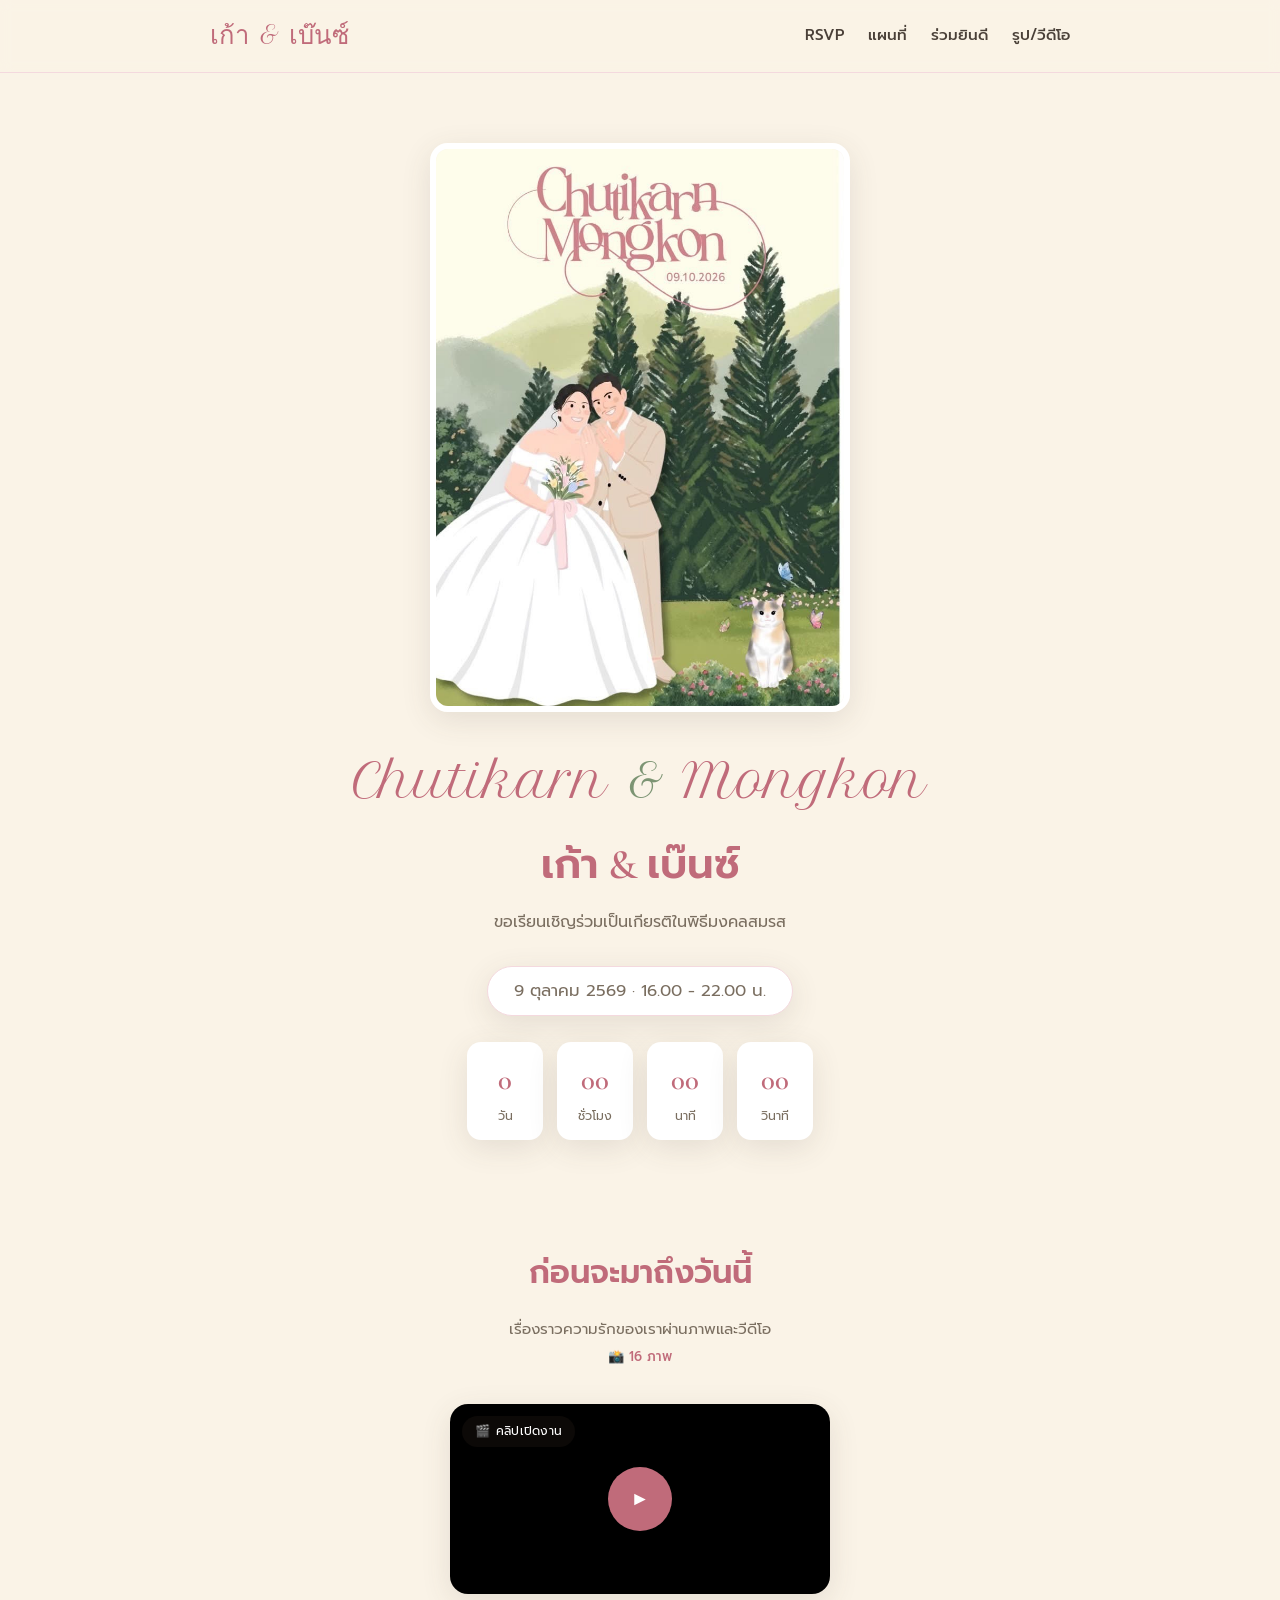
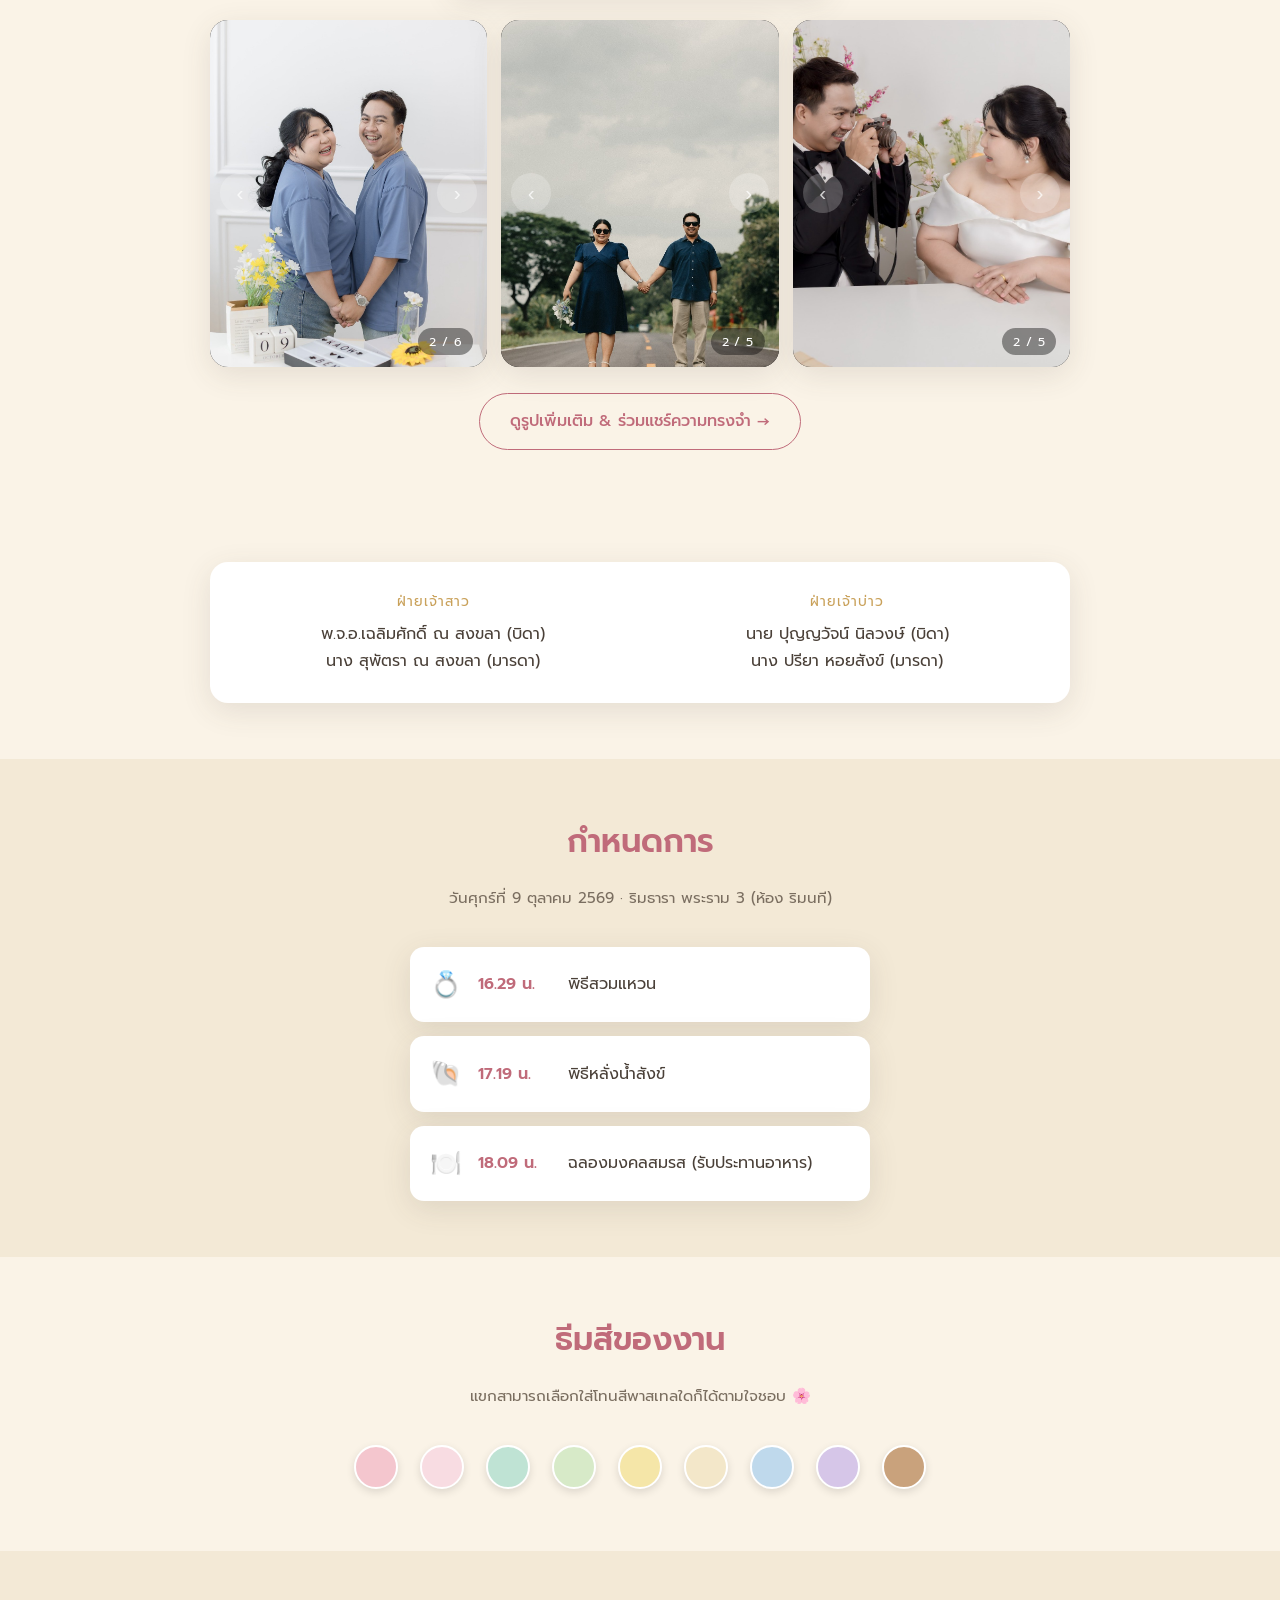
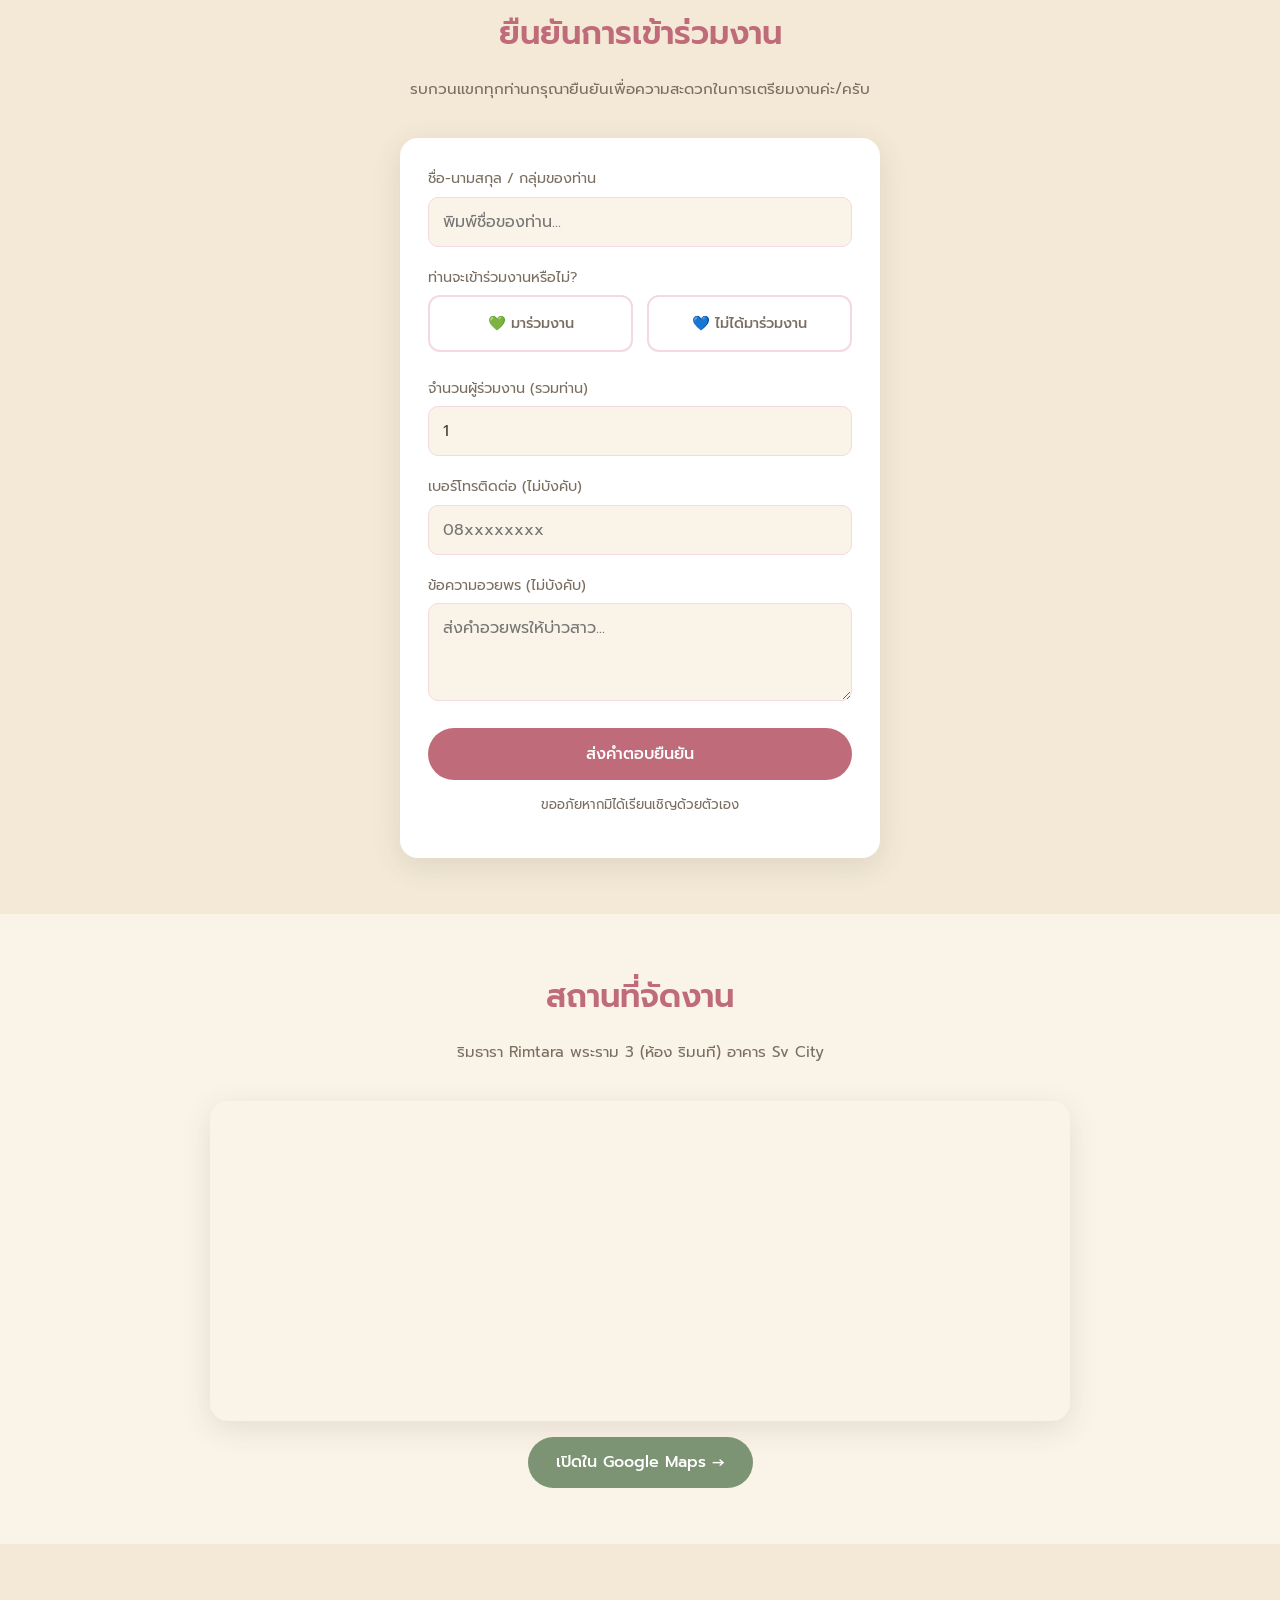
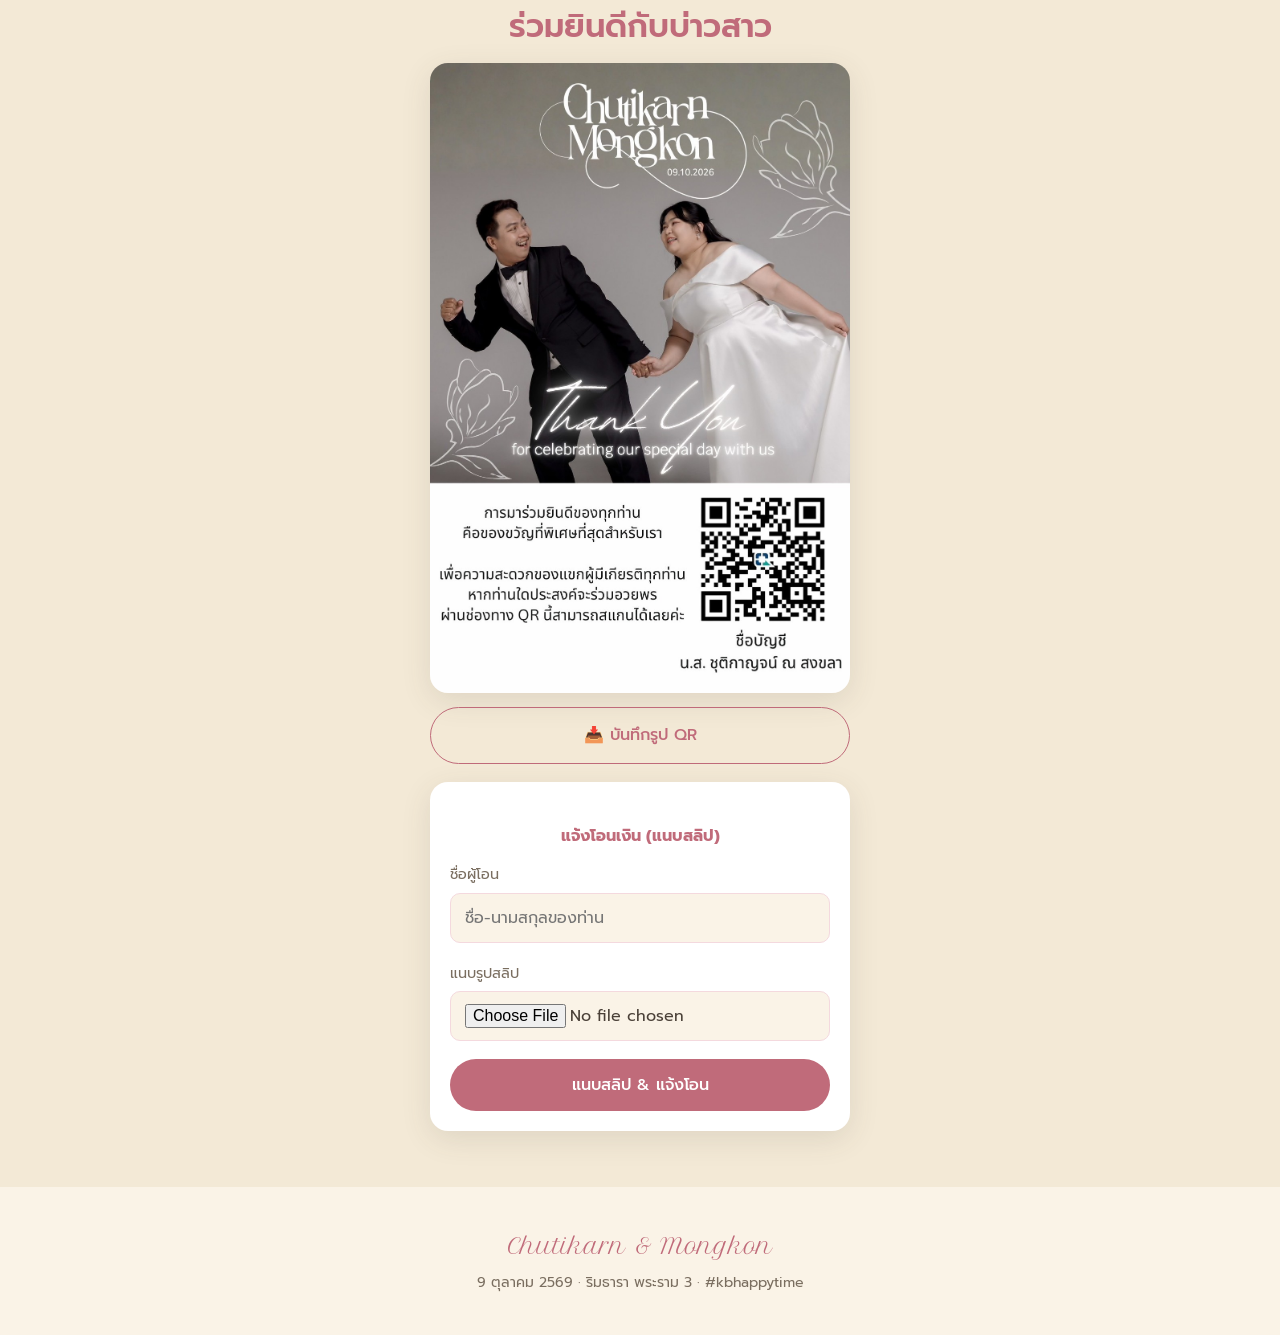
==== commit a895971b: "Update index.html" ====
--- a/index.html
+++ b/index.html
@@ -53,7 +53,7 @@
       <video id="pw-video" playsinline></video>
     </div>
 
-    <!-- rows of large auto-rotating slideshows: 2 / 1  -->
+    <!-- rows of large auto-rotating slideshows: 2 / 1 / 2 -->
     <div class="pw-slideshow-rows" id="pw-slideshow-rows" style="display:none;"></div>
 
     <div id="pw-more-wrap" style="display:none; text-align:center; margin-top:26px;">
@@ -408,8 +408,8 @@
       return;
     }
 
-    var groups = splitEven(photos, 5);
-    var rowsLayout = [2, 1, 2]; // จำนวนสไลด์โชว์ต่อแถว ตามที่ขอ
+    var groups = splitEven(photos, 3);
+var rowsLayout = [3];
     var gi = 0;
     rowsLayout.forEach(function (colCount) {
       var row = document.createElement('div');
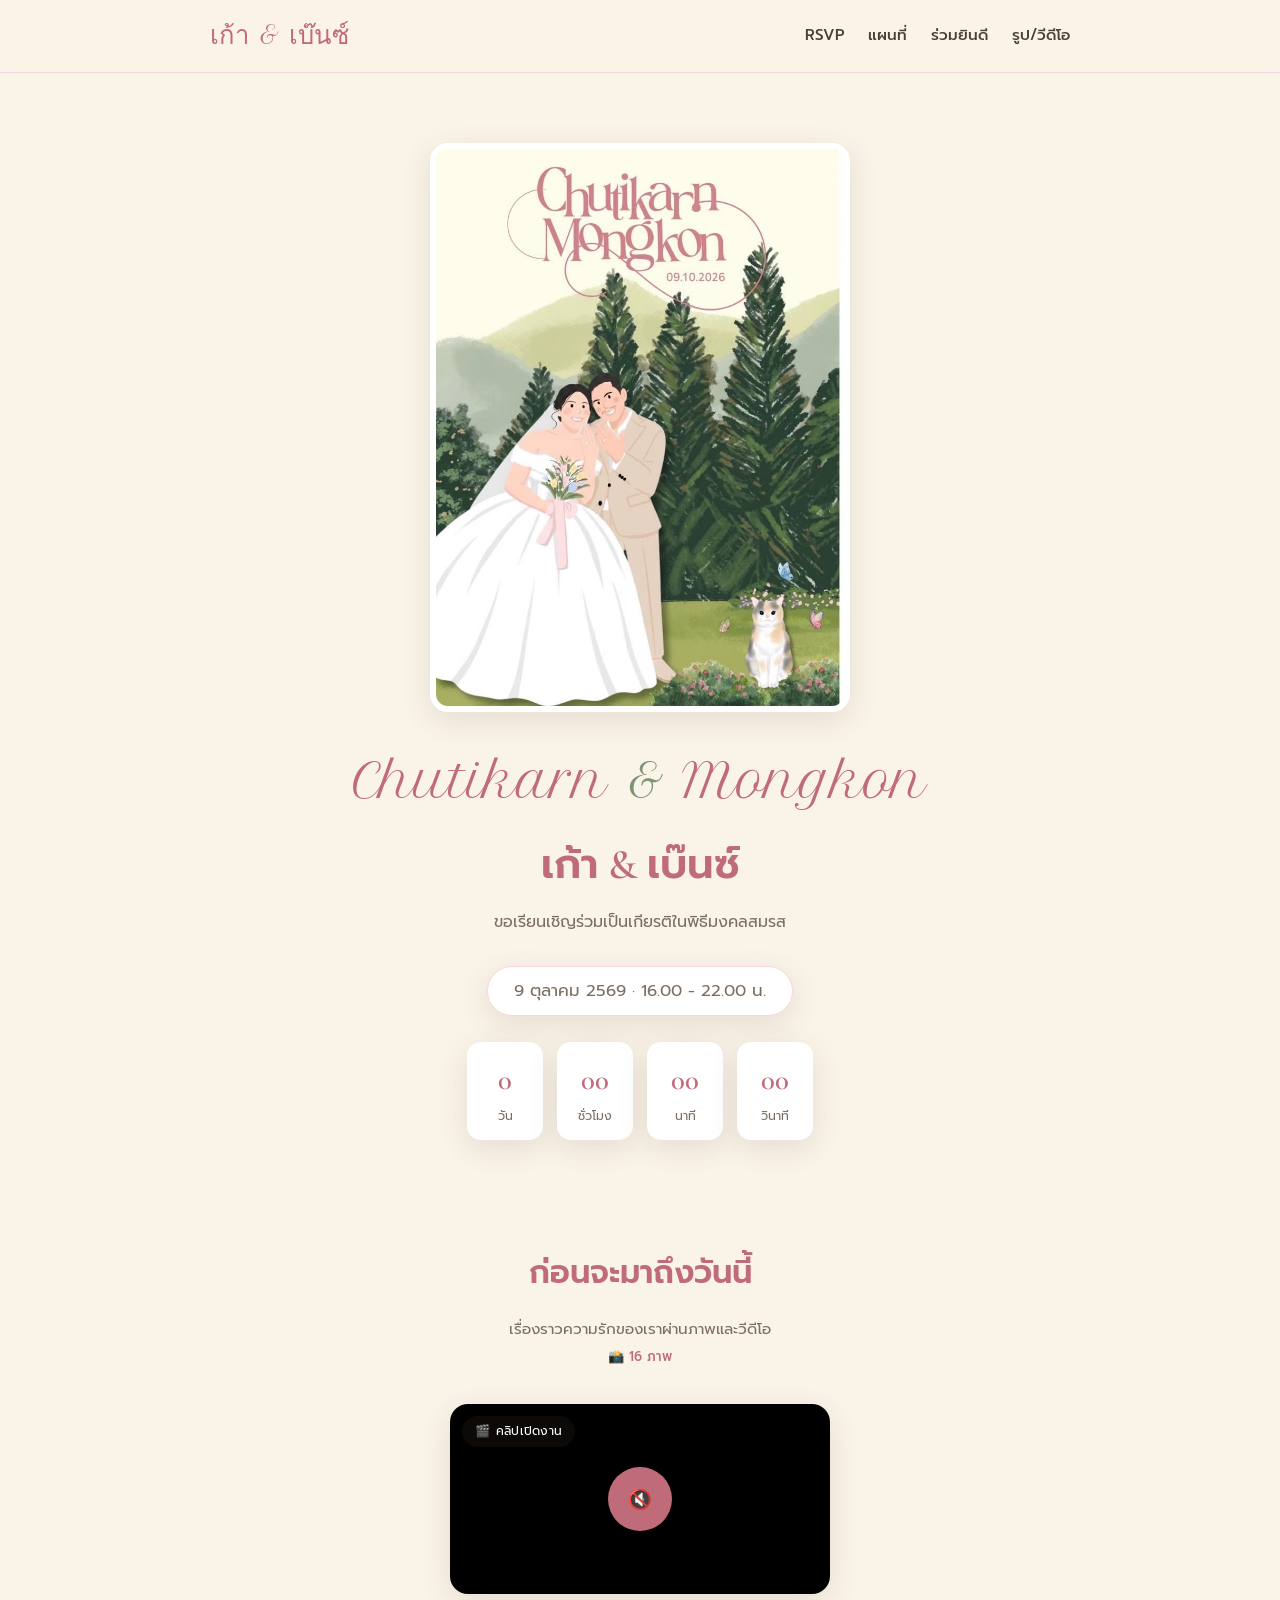
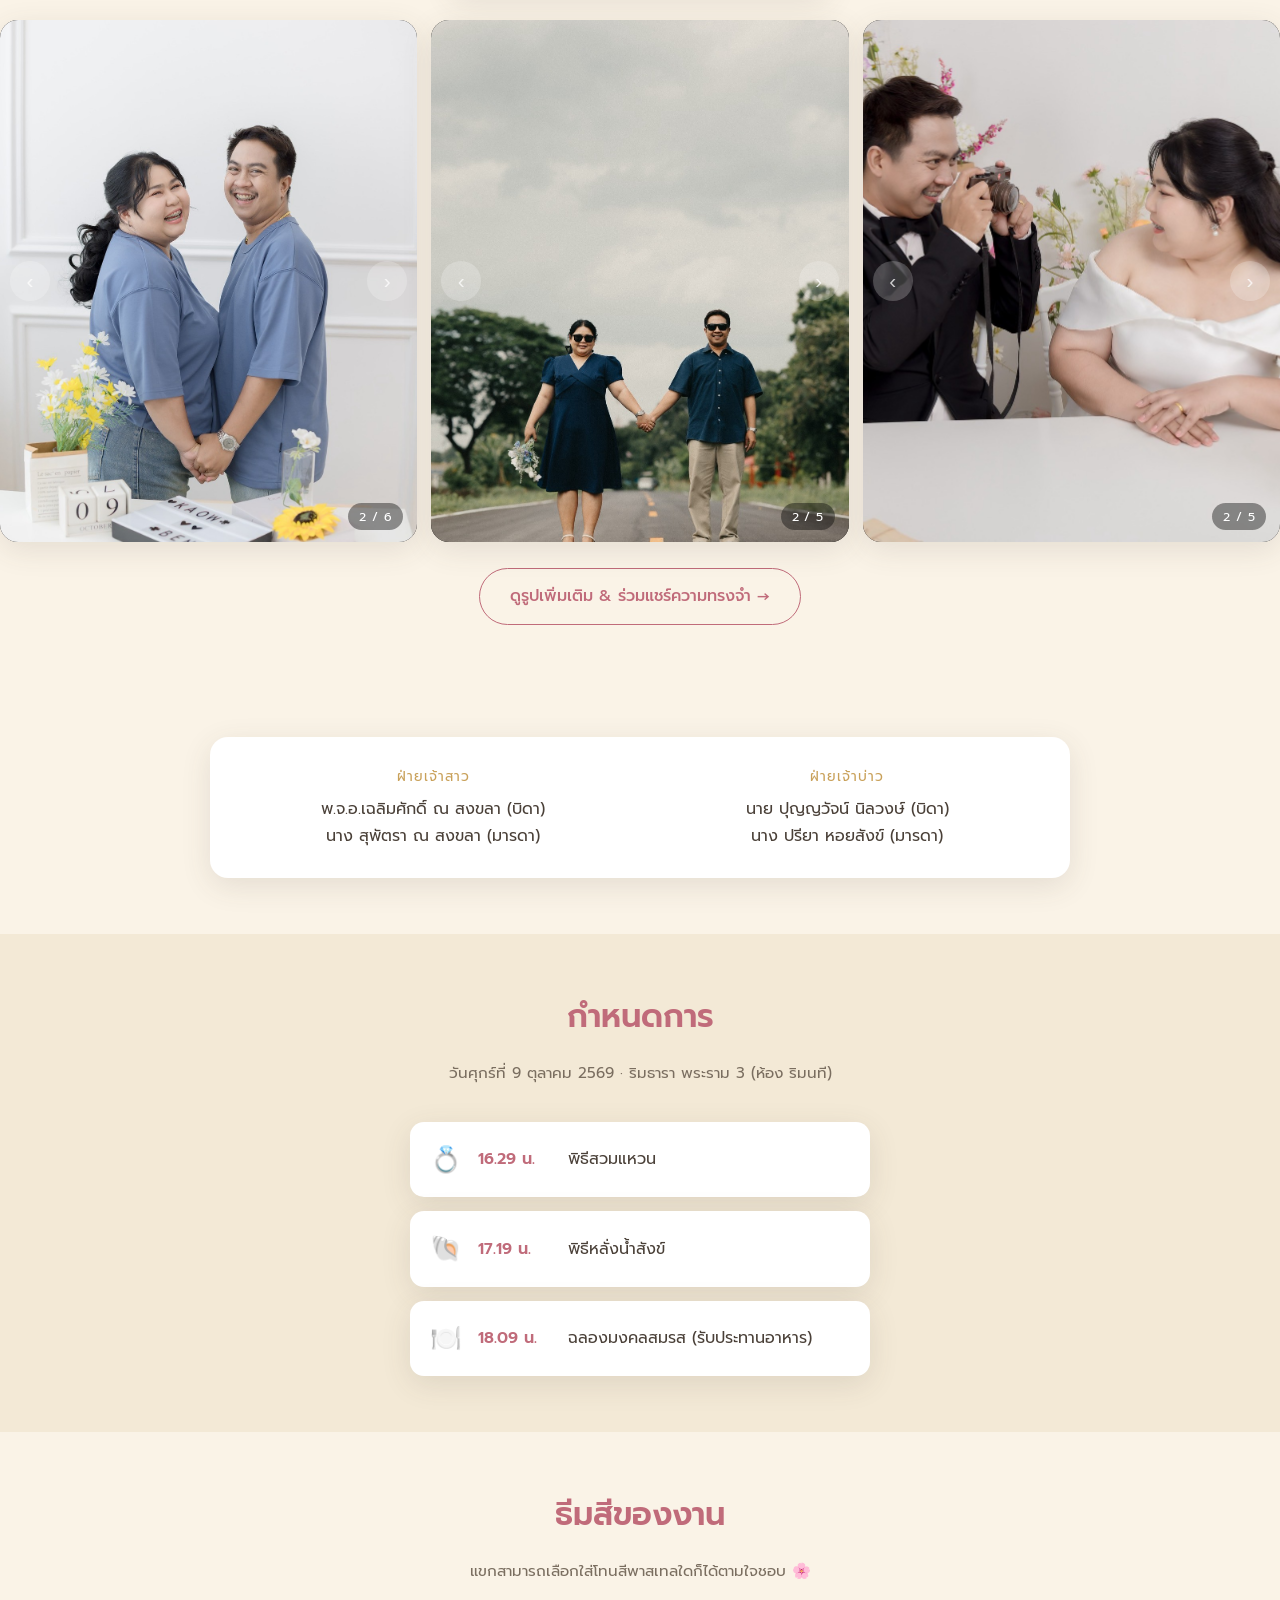
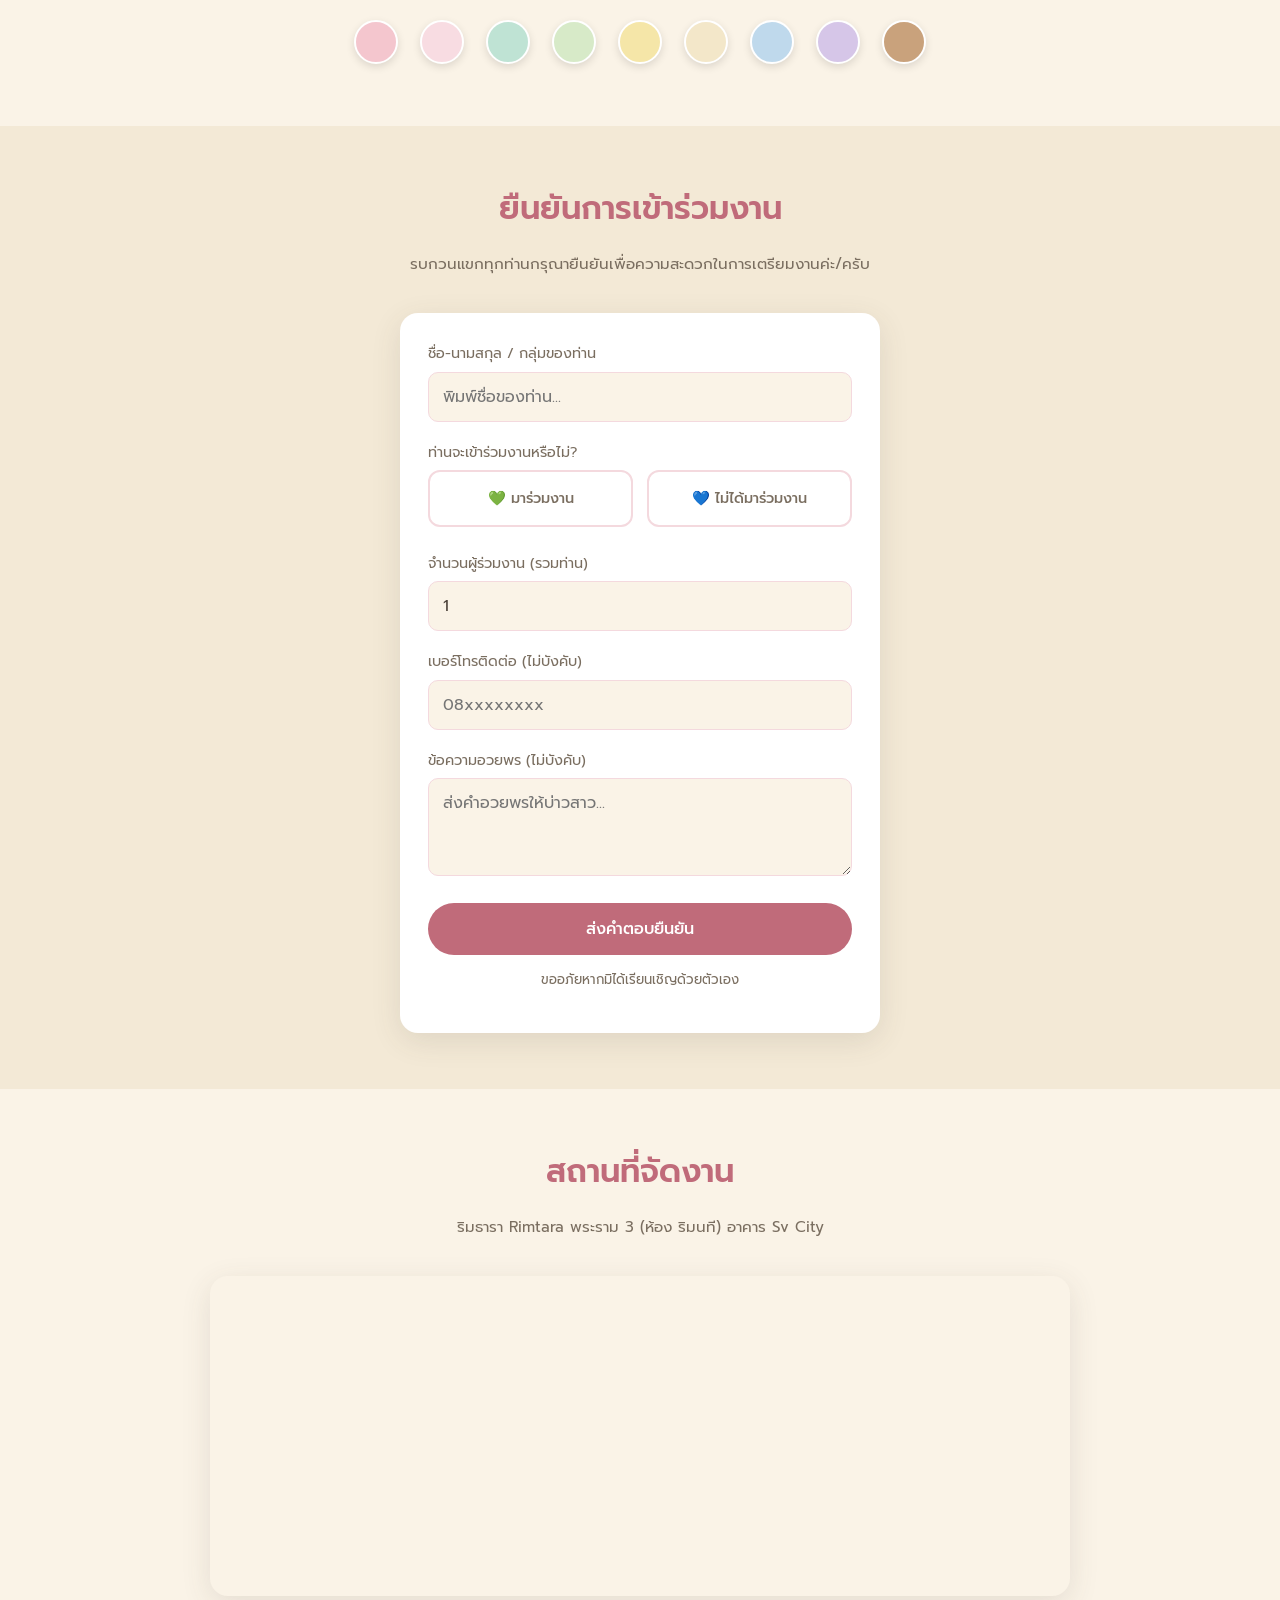
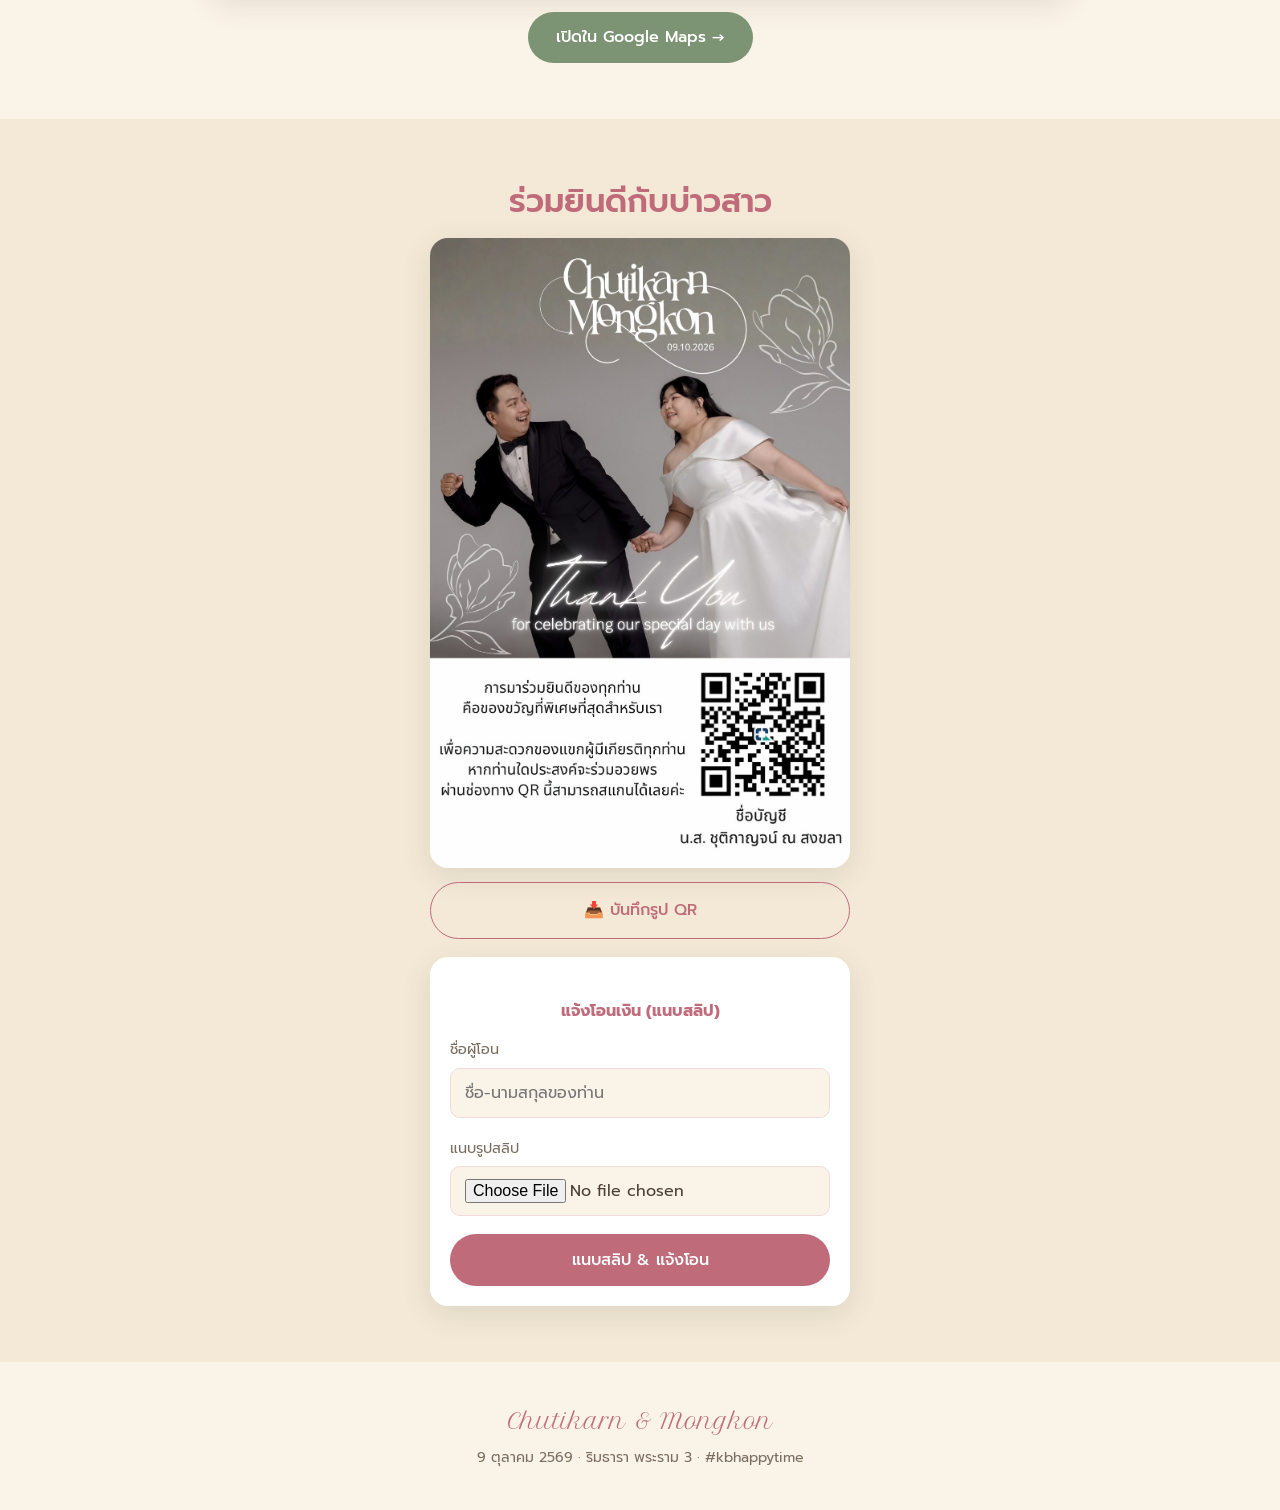
==== commit ea587eb2: "Update index.html" ====
--- a/index.html
+++ b/index.html
@@ -48,9 +48,10 @@
     <h2 class="section-title">ก่อนจะมาถึงวันนี้</h2>
     <p class="section-sub">เรื่องราวความรักของเราผ่านภาพและวีดีโอ<span id="pw-count" class="pw-count-tag"></span></p>
     <div class="pw-video" id="pw-video-wrap" style="display:none;">
-      <div class="pw-video-label">🎬 คลิปเปิดงาน</div>
-      <button class="pw-play-btn" id="pw-play-btn" aria-label="เล่นวีดีโอ">&#9658;</button>
-      <video id="pw-video" playsinline></video>
+  <div class="pw-video-label">🎬 คลิปเปิดงาน</div>
+  <button class="pw-play-btn" id="pw-play-btn" aria-label="เปิด/ปิดเสียง">🔇</button>
+  <video id="pw-video" playsinline autoplay muted loop></video>
+</div>
     </div>
 
     <!-- rows of large auto-rotating slideshows: 2 / 1 / 2 -->
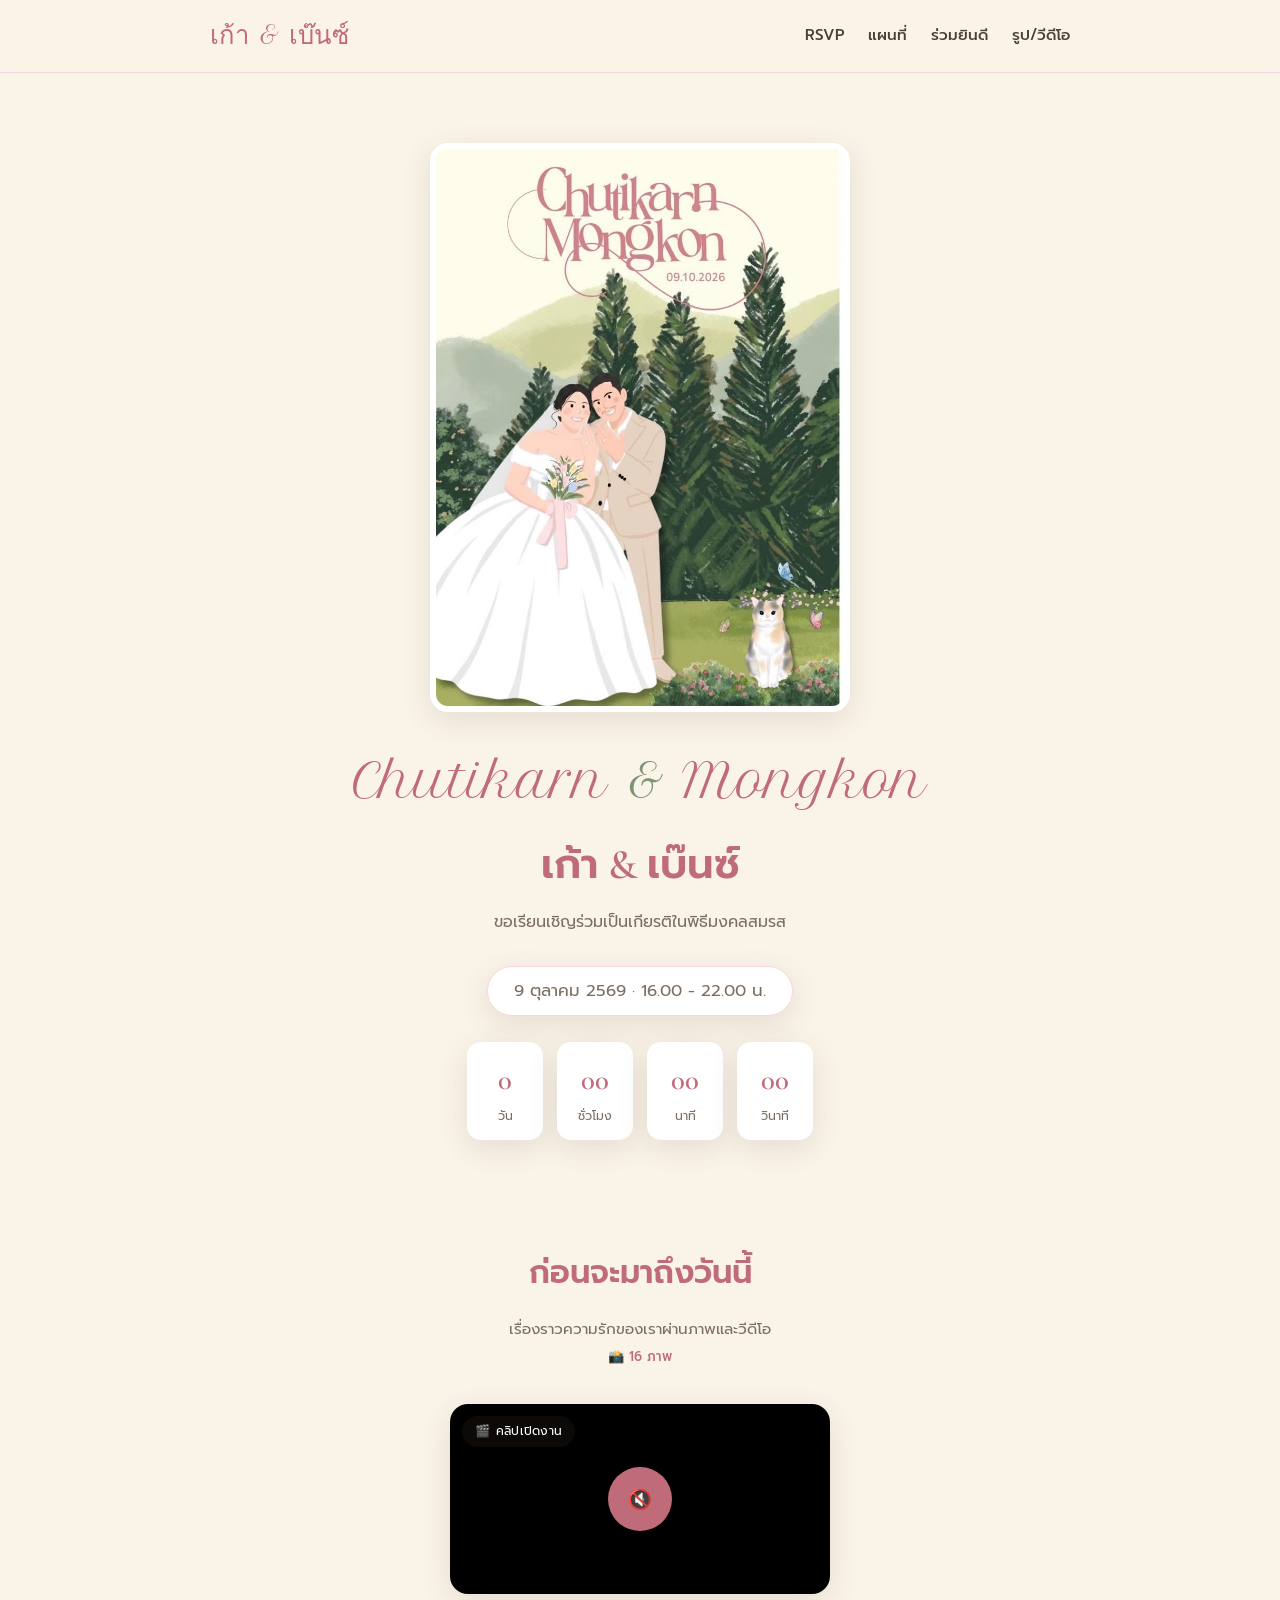
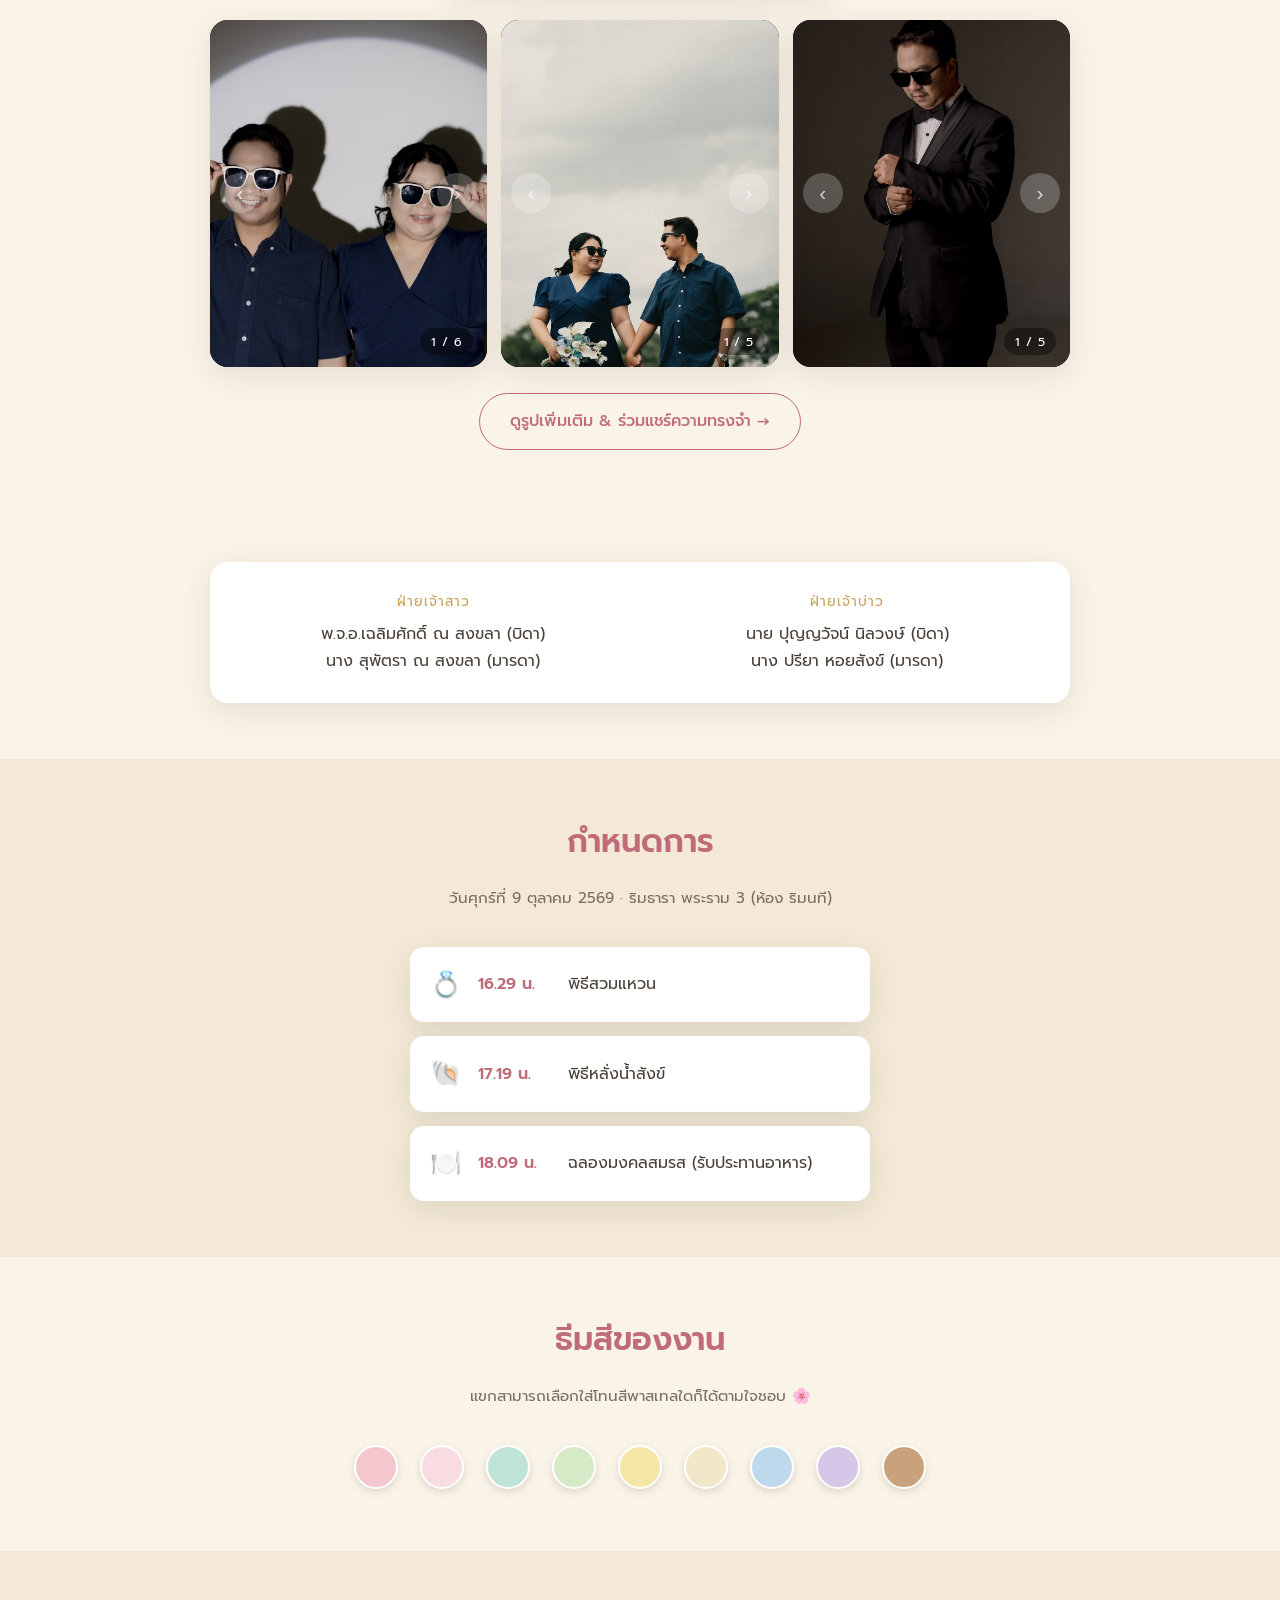
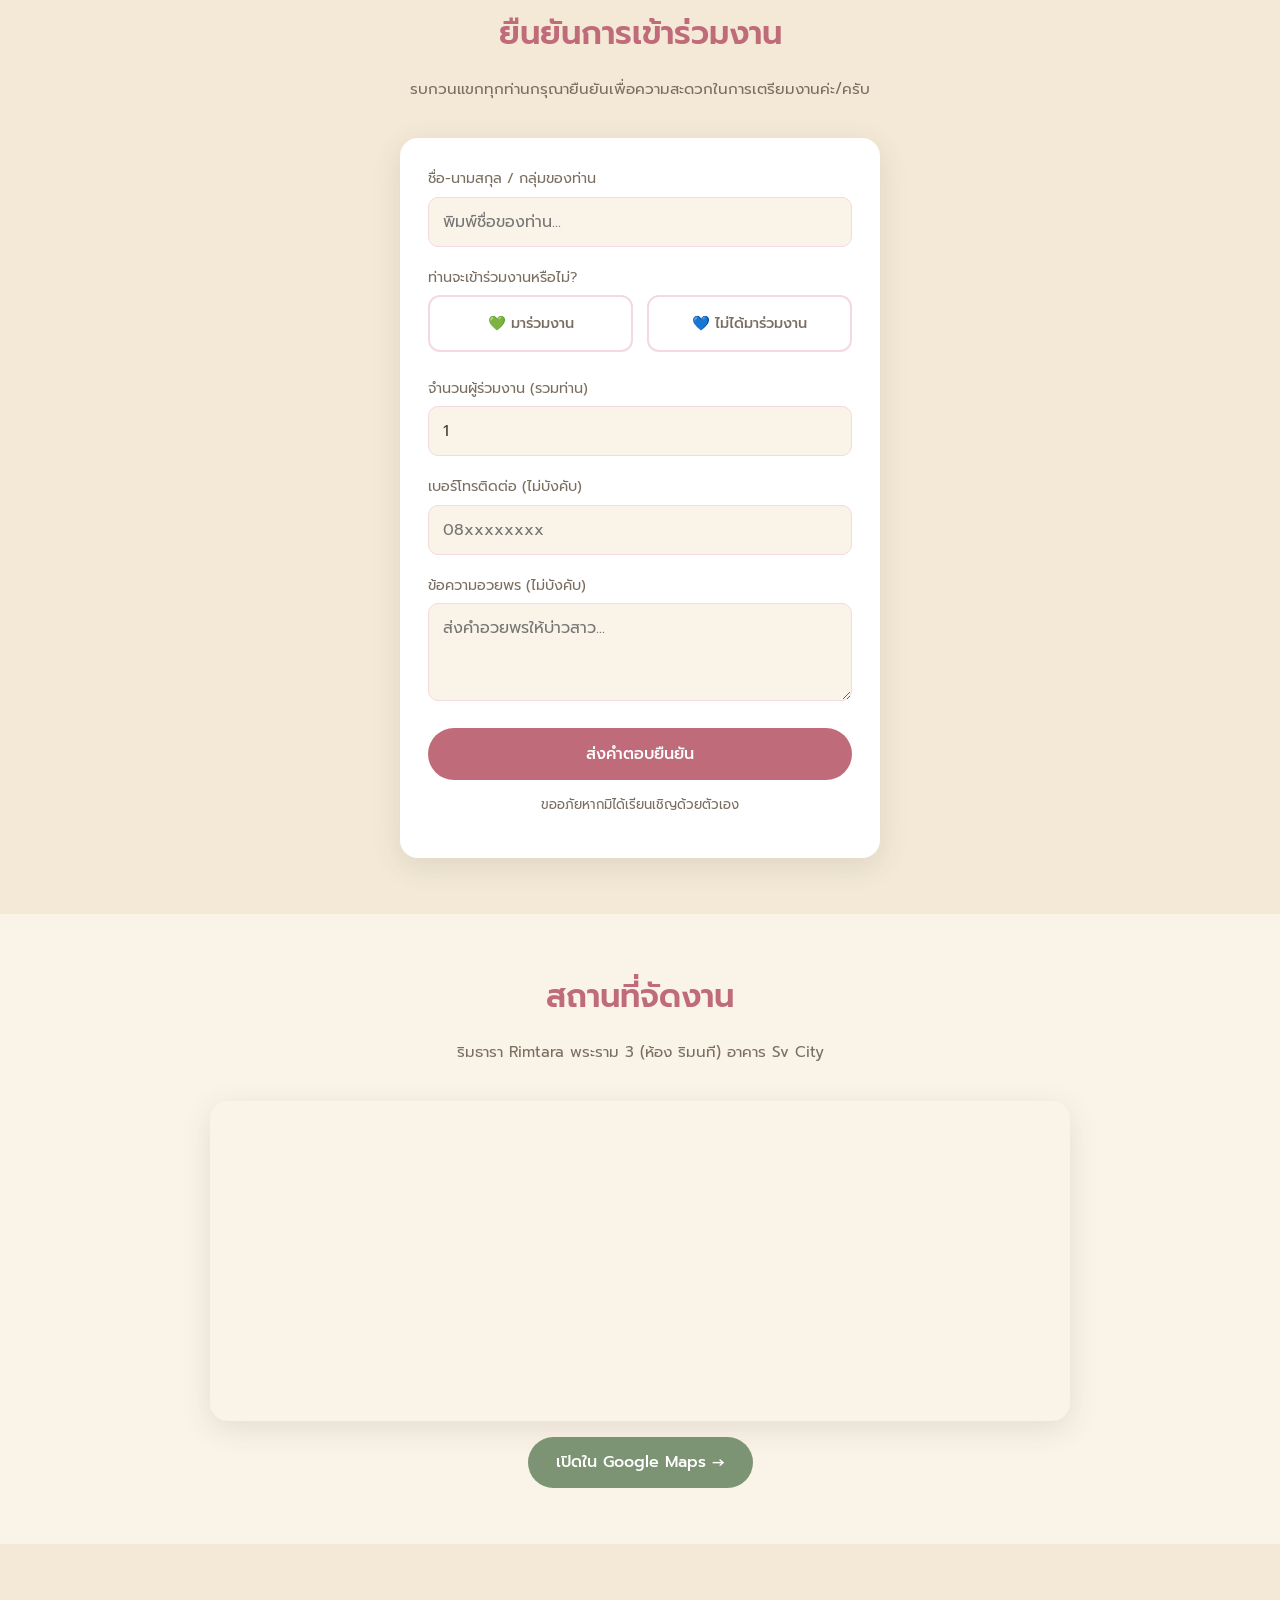
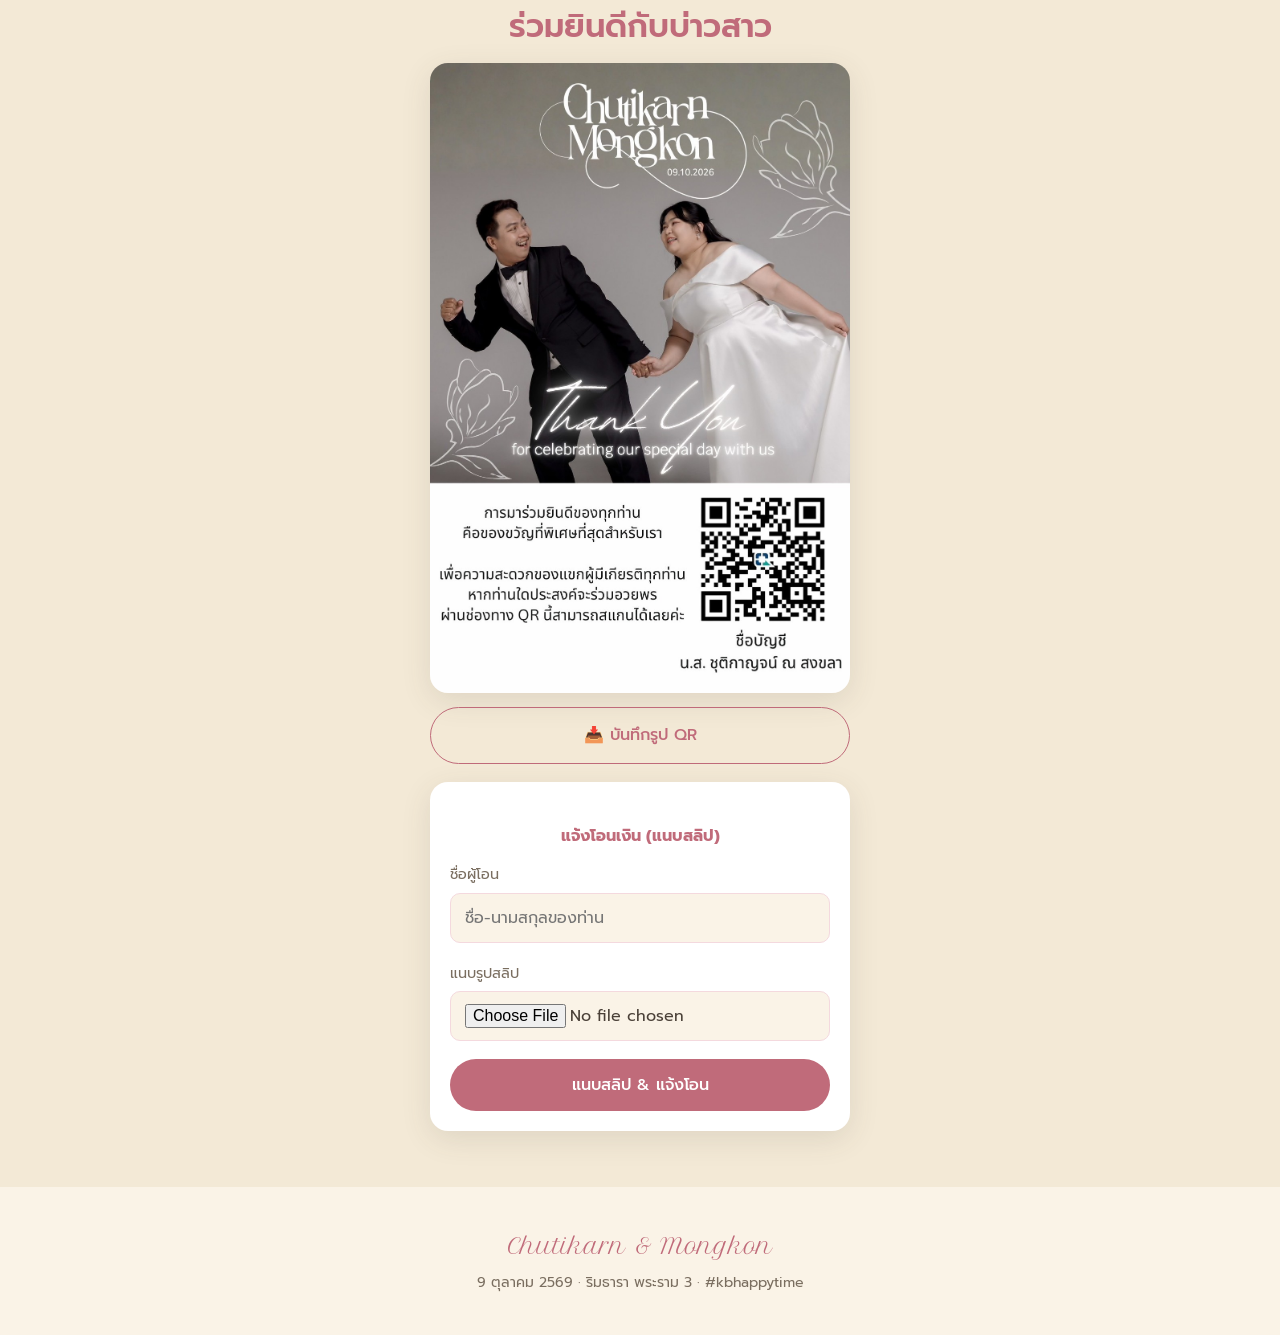
==== commit 8f6bfcd0: "Fix HTML structure by closing div tags" ====
--- a/index.html
+++ b/index.html
@@ -51,8 +51,7 @@
   <div class="pw-video-label">🎬 คลิปเปิดงาน</div>
   <button class="pw-play-btn" id="pw-play-btn" aria-label="เปิด/ปิดเสียง">🔇</button>
   <video id="pw-video" playsinline autoplay muted loop></video>
-</div>
-    </div>
+  </div>
 
     <!-- rows of large auto-rotating slideshows: 2 / 1 / 2 -->
     <div class="pw-slideshow-rows" id="pw-slideshow-rows" style="display:none;"></div>
